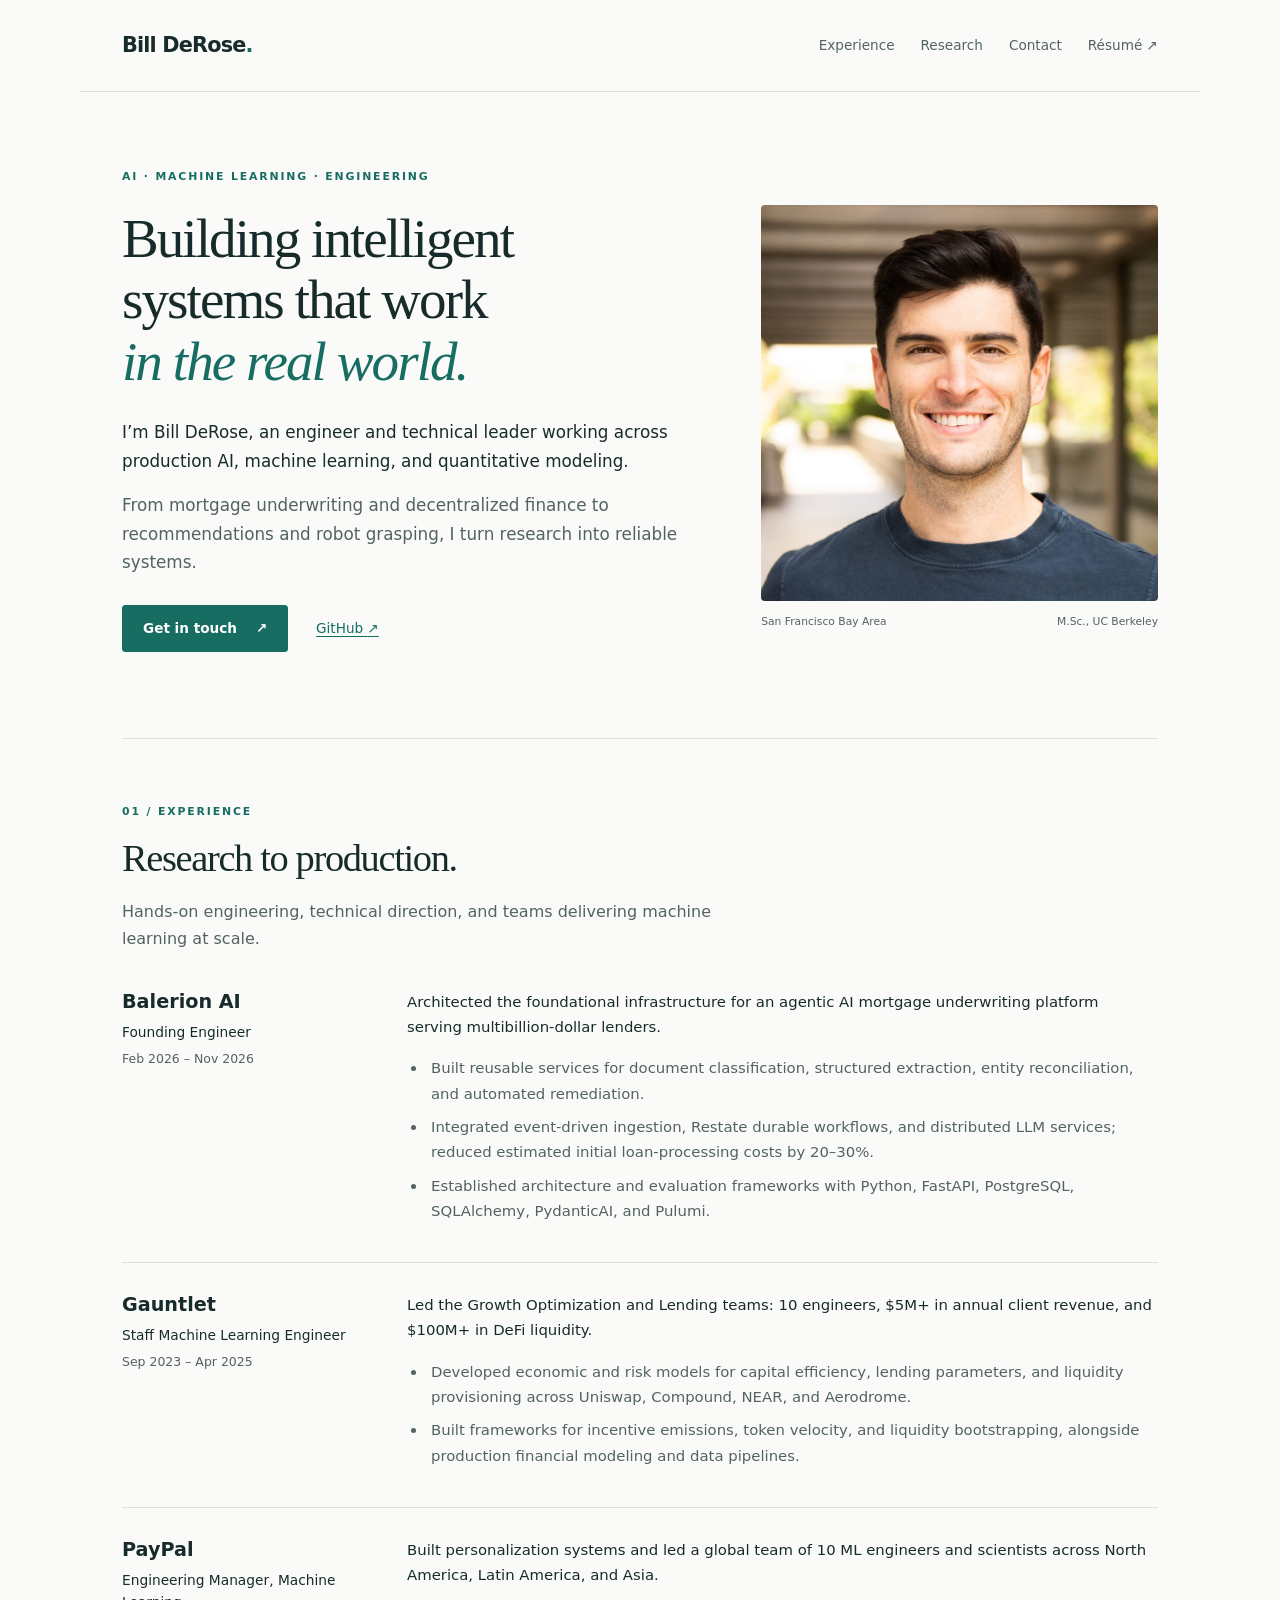
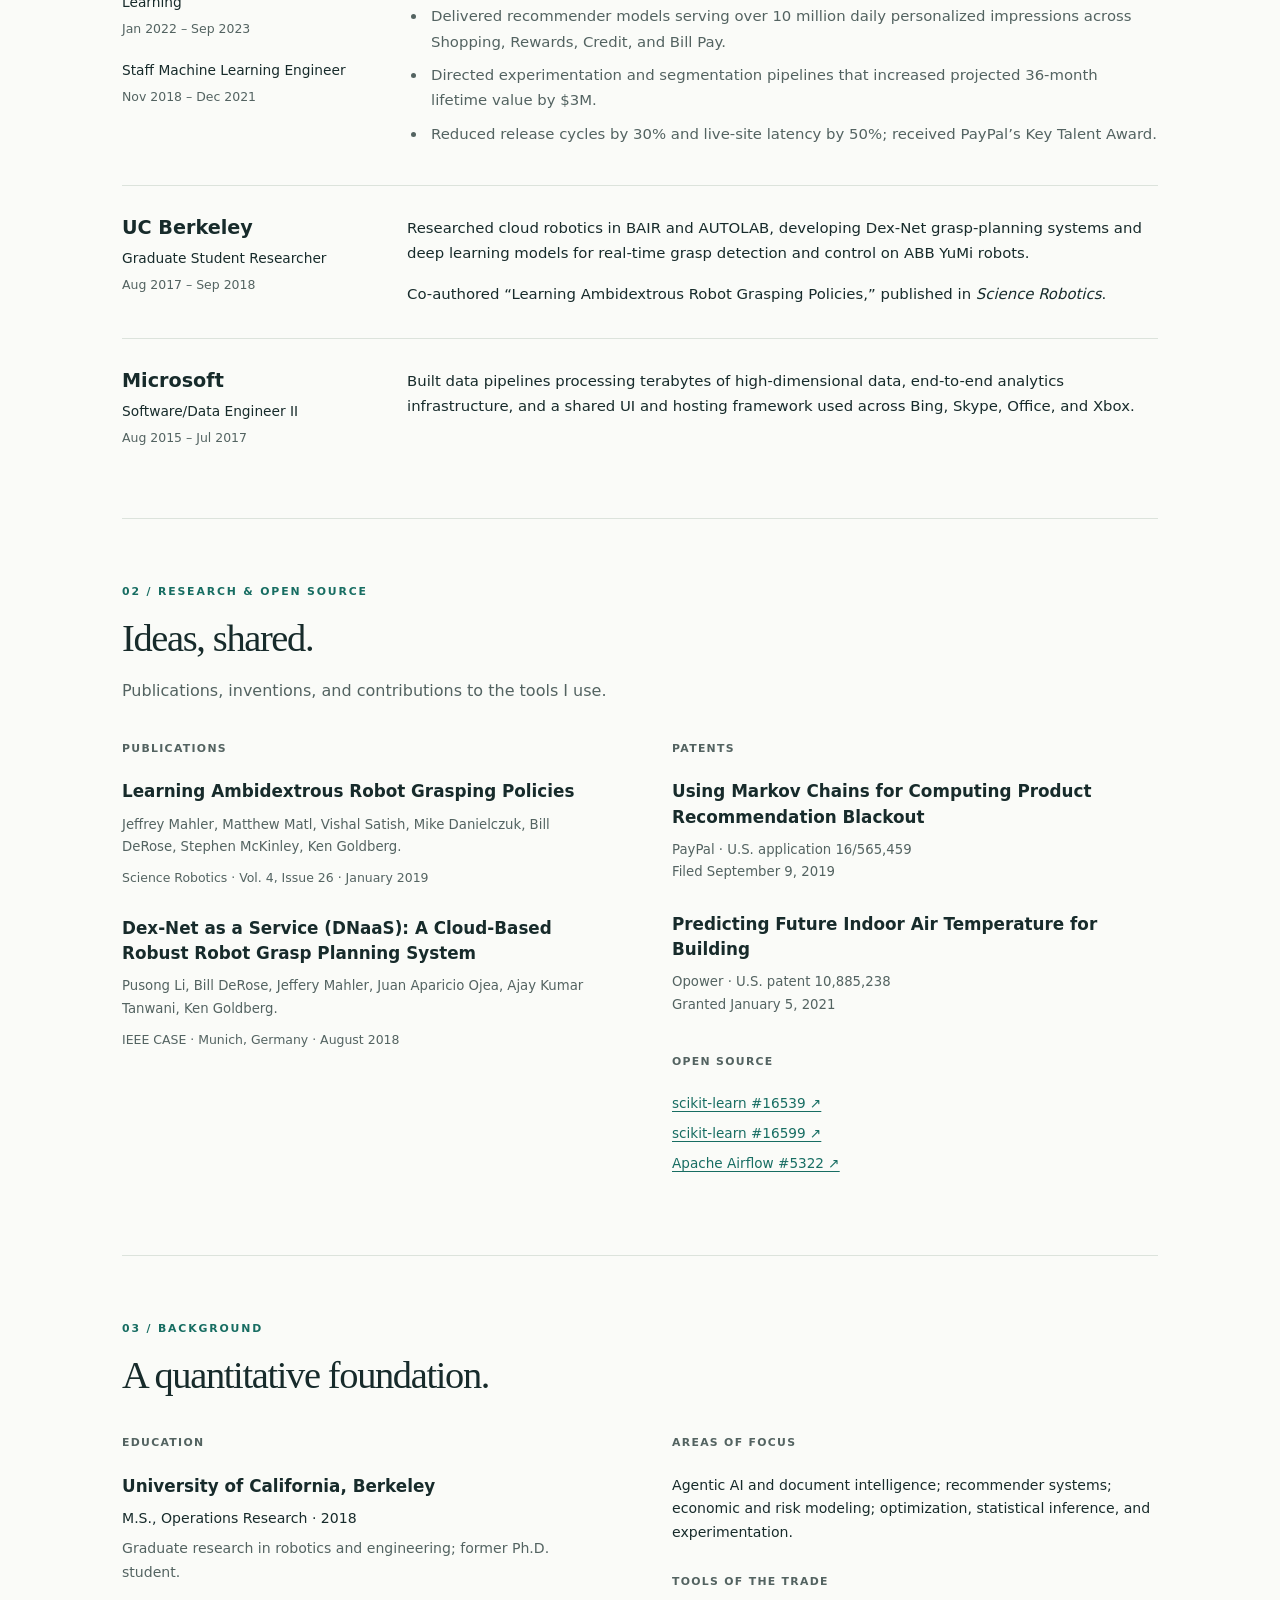
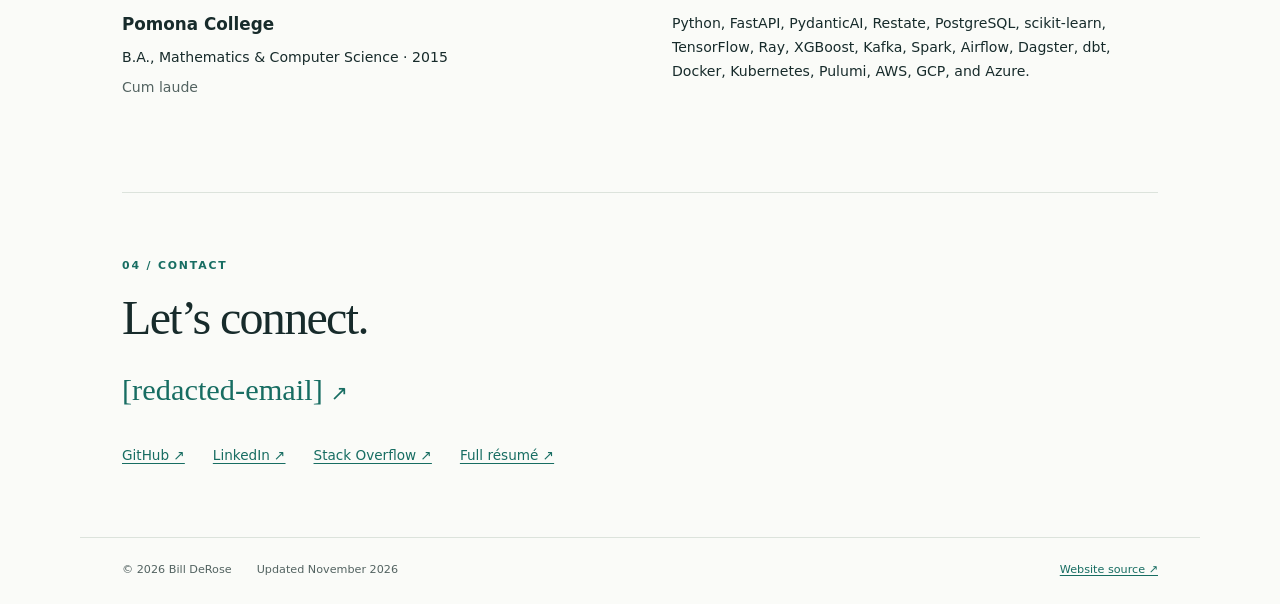
==== index.html @ 4b6db270 "Refresh personal website from November 2026 resume and migrate to wderose" ====
<!doctype html>
<html lang="en">
<head>
  <meta charset="utf-8">
  <meta name="viewport" content="width=device-width, initial-scale=1">
  <title>Bill DeRose | AI &amp; Machine Learning Engineer</title>
  <meta name="description" content="Bill DeRose is an AI and machine learning engineer in the San Francisco Bay Area, building production AI systems, recommendation engines, and quantitative models.">
  <link rel="canonical" href="https://wderose.github.io/">
  <meta property="og:title" content="Bill DeRose | AI &amp; Machine Learning Engineer">
  <meta property="og:description" content="Production AI systems, machine learning, and engineering leadership. Based in the San Francisco Bay Area.">
  <meta property="og:type" content="website">
  <meta property="og:url" content="https://wderose.github.io/">
  <meta property="og:image" content="https://wderose.github.io/assets/bill-derose.jpg">
  <link rel="icon" href="assets/favicon.svg" type="image/svg+xml">
  <link rel="stylesheet" href="styles.css">
</head>
<body>
<a class="skip" href="#main">Skip to content</a>
<header class="site-header"><a class="wordmark" href="./">Bill DeRose<span class="dot">.</span></a><nav aria-label="Main navigation"><a href="#experience">Experience</a><a href="#research">Research</a><a href="#contact">Contact</a><a href="resume.html">Résumé <span aria-hidden="true">↗</span></a></nav></header>
<main id="main">
  <section class="hero" aria-labelledby="intro-title">
    <div class="hero-copy"><p class="eyebrow">AI · MACHINE LEARNING · ENGINEERING</p><h1 id="intro-title">Building intelligent<br>systems that work<br><em>in the real world.</em></h1><p class="intro">I’m Bill DeRose, an engineer and technical leader working across production AI, machine learning, and quantitative modeling.</p><p class="intro secondary">From mortgage underwriting and decentralized finance to recommendations and robot grasping, I turn research into reliable systems.</p><div class="hero-links"><a class="button" href="mailto:[redacted-email]">Get in touch <span aria-hidden="true">↗</span></a><a class="text-link" href="https://github.com/wderose">GitHub <span aria-hidden="true">↗</span></a></div></div>
    <figure class="portrait"><img src="assets/bill-derose.jpg" width="1000" height="1000" alt="Bill DeRose smiling" fetchpriority="high"><figcaption><span>San Francisco Bay Area</span><span>M.Sc., UC Berkeley</span></figcaption></figure>
  </section>
  <section class="section" id="experience" aria-labelledby="experience-title"><div class="section-heading"><p class="eyebrow">01 / EXPERIENCE</p><h2 id="experience-title">Research to production.</h2><p>Hands-on engineering, technical direction, and teams delivering machine learning at scale.</p></div><div class="timeline">
    <article class="role"><div class="role-meta"><h3>Balerion AI</h3><p>Founding Engineer</p><p class="date">Feb 2026 – Nov 2026</p></div><div class="role-body"><p>Architected the foundational infrastructure for an agentic AI mortgage underwriting platform serving multibillion-dollar lenders.</p><ul><li>Built reusable services for document classification, structured extraction, entity reconciliation, and automated remediation.</li><li>Integrated event-driven ingestion, Restate durable workflows, and distributed LLM services; reduced estimated initial loan-processing costs by 20–30%.</li><li>Established architecture and evaluation frameworks with Python, FastAPI, PostgreSQL, SQLAlchemy, PydanticAI, and Pulumi.</li></ul></div></article>
    <article class="role"><div class="role-meta"><h3>Gauntlet</h3><p>Staff Machine Learning Engineer</p><p class="date">Sep 2023 – Apr 2025</p></div><div class="role-body"><p>Led the Growth Optimization and Lending teams: 10 engineers, $5M+ in annual client revenue, and $100M+ in DeFi liquidity.</p><ul><li>Developed economic and risk models for capital efficiency, lending parameters, and liquidity provisioning across Uniswap, Compound, NEAR, and Aerodrome.</li><li>Built frameworks for incentive emissions, token velocity, and liquidity bootstrapping, alongside production financial modeling and data pipelines.</li></ul></div></article>
    <article class="role"><div class="role-meta"><h3>PayPal</h3><p>Engineering Manager, Machine Learning</p><p class="date">Jan 2022 – Sep 2023</p><p class="earlier">Staff Machine Learning Engineer</p><p class="date">Nov 2018 – Dec 2021</p></div><div class="role-body"><p>Built personalization systems and led a global team of 10 ML engineers and scientists across North America, Latin America, and Asia.</p><ul><li>Delivered recommender models serving over 10 million daily personalized impressions across Shopping, Rewards, Credit, and Bill Pay.</li><li>Directed experimentation and segmentation pipelines that increased projected 36-month lifetime value by $3M.</li><li>Reduced release cycles by 30% and live-site latency by 50%; received PayPal’s Key Talent Award.</li></ul></div></article>
    <article class="role"><div class="role-meta"><h3>UC Berkeley</h3><p>Graduate Student Researcher</p><p class="date">Aug 2017 – Sep 2018</p></div><div class="role-body"><p>Researched cloud robotics in BAIR and AUTOLAB, developing Dex-Net grasp-planning systems and deep learning models for real-time grasp detection and control on ABB YuMi robots.</p><p>Co-authored “Learning Ambidextrous Robot Grasping Policies,” published in <i>Science Robotics</i>.</p></div></article>
    <article class="role"><div class="role-meta"><h3>Microsoft</h3><p>Software/Data Engineer II</p><p class="date">Aug 2015 – Jul 2017</p></div><div class="role-body"><p>Built data pipelines processing terabytes of high-dimensional data, end-to-end analytics infrastructure, and a shared UI and hosting framework used across Bing, Skype, Office, and Xbox.</p></div></article>
  </div></section>
  <section class="section" id="research" aria-labelledby="research-title"><div class="section-heading"><p class="eyebrow">02 / RESEARCH &amp; OPEN SOURCE</p><h2 id="research-title">Ideas, shared.</h2><p>Publications, inventions, and contributions to the tools I use.</p></div><div class="research-grid"><div><h3 class="small-heading">Publications</h3><article class="publication"><h4>Learning Ambidextrous Robot Grasping Policies</h4><p>Jeffrey Mahler, Matthew Matl, Vishal Satish, Mike Danielczuk, Bill DeRose, Stephen McKinley, Ken Goldberg.</p><p class="date">Science Robotics · Vol. 4, Issue 26 · January 2019</p></article><article class="publication"><h4>Dex-Net as a Service (DNaaS): A Cloud-Based Robust Robot Grasp Planning System</h4><p>Pusong Li, Bill DeRose, Jeffery Mahler, Juan Aparicio Ojea, Ajay Kumar Tanwani, Ken Goldberg.</p><p class="date">IEEE CASE · Munich, Germany · August 2018</p></article></div><div><h3 class="small-heading">Patents</h3><article class="publication"><h4>Using Markov Chains for Computing Product Recommendation Blackout</h4><p>PayPal · U.S. application 16/565,459<br>Filed September 9, 2019</p></article><article class="publication"><h4>Predicting Future Indoor Air Temperature for Building</h4><p>Opower · U.S. patent 10,885,238<br>Granted January 5, 2021</p></article><h3 class="small-heading open-source-heading">Open source</h3><p class="contributions"><a href="https://github.com/scikit-learn/scikit-learn/pull/16539">scikit-learn #16539 ↗</a><a href="https://github.com/scikit-learn/scikit-learn/pull/16599">scikit-learn #16599 ↗</a><a href="https://github.com/apache/airflow/pull/5322">Apache Airflow #5322 ↗</a></p></div></div></section>
  <section class="section background" aria-labelledby="background-title"><div class="section-heading"><p class="eyebrow">03 / BACKGROUND</p><h2 id="background-title">A quantitative foundation.</h2></div><div class="background-grid"><div><h3 class="small-heading">Education</h3><div class="degree"><h4>University of California, Berkeley</h4><p>M.S., Operations Research · 2018</p><p class="secondary">Graduate research in robotics and engineering; former Ph.D. student.</p></div><div class="degree"><h4>Pomona College</h4><p>B.A., Mathematics &amp; Computer Science · 2015</p><p class="secondary">Cum laude</p></div></div><div><h3 class="small-heading">Areas of focus</h3><p>Agentic AI and document intelligence; recommender systems; economic and risk modeling; optimization, statistical inference, and experimentation.</p><h3 class="small-heading stack-heading">Tools of the trade</h3><p>Python, FastAPI, PydanticAI, Restate, PostgreSQL, scikit-learn, TensorFlow, Ray, XGBoost, Kafka, Spark, Airflow, Dagster, dbt, Docker, Kubernetes, Pulumi, AWS, GCP, and Azure.</p></div></div></section>
  <section class="contact" id="contact" aria-labelledby="contact-title"><p class="eyebrow">04 / CONTACT</p><h2 id="contact-title">Let’s connect.</h2><a class="email" href="mailto:[redacted-email]">[redacted-email] <span aria-hidden="true">↗</span></a><div class="contact-links"><a href="https://github.com/wderose">GitHub ↗</a><a href="https://www.linkedin.com/in/billderose/">LinkedIn ↗</a><a href="https://stackoverflow.com/users/1374086/bill-derose">Stack Overflow ↗</a><a href="resume.html">Full résumé ↗</a></div></section>
</main><footer><span>© 2026 Bill DeRose</span><span>Updated November 2026</span><a href="https://github.com/wderose/wderose.github.io">Website source ↗</a></footer>
</body></html>
---- styles.css ----
:root{--ink:#172b2b;--muted:#536361;--accent:#176d62;--paper:#fafbf8;--line:#dce3dc;--serif:Georgia,'Times New Roman',serif;--sans:system-ui,-apple-system,BlinkMacSystemFont,'Segoe UI',sans-serif}*{box-sizing:border-box}html{scroll-behavior:smooth;scroll-padding-top:2rem}body{margin:0;background:var(--paper);color:var(--ink);font-family:var(--sans);font-size:16px;line-height:1.7}a{color:var(--accent);text-underline-offset:.2em}a:hover{text-decoration-thickness:2px}a:focus-visible{outline:3px solid var(--accent);outline-offset:5px}p{margin:0 0 1rem}h1,h2,h3,h4{line-height:1.2;margin:0}h1,h2{font-family:var(--serif);font-weight:400;letter-spacing:-.035em}h1{font-size:clamp(2.7rem,4.3vw,4rem);line-height:1.12;margin:1.3rem 0 1.6rem}h1 em{color:var(--accent);font-weight:400}h2{font-size:clamp(2rem,3vw,2.7rem)}h3{font-size:1.2rem}h4{font-size:1.05rem;line-height:1.5;font-weight:600}img{display:block;max-width:100%;height:auto}.site-header,main,footer{max-width:1120px;margin:auto;padding-left:42px;padding-right:42px}.site-header{display:flex;align-items:center;justify-content:space-between;padding-top:28px;padding-bottom:28px;border-bottom:1px solid var(--line)}.wordmark{font-size:1.3rem;font-weight:650;color:var(--ink);letter-spacing:-.04em;text-decoration:none}.dot{color:var(--accent)}nav{display:flex;gap:26px;font-size:.85rem}nav a{color:var(--muted);text-decoration:none}nav a:hover{color:var(--accent);text-decoration:underline}.hero{display:grid;grid-template-columns:1.45fr 1fr;align-items:center;gap:64px;padding:76px 0 86px}.eyebrow{font-size:.68rem;letter-spacing:.17em;font-weight:650;color:var(--accent);margin-bottom:14px}.intro{font-size:1.05rem;max-width:37rem;line-height:1.7}.secondary{color:var(--muted)}.hero-links{display:flex;align-items:center;gap:28px;margin-top:28px}.button{background:var(--accent);border:1px solid var(--accent);color:white;padding:11px 20px;border-radius:3px;font-size:.85rem;font-weight:550;text-decoration:none}.button:hover{background:var(--ink);text-decoration:none}.button span{margin-left:14px}.text-link{font-size:.85rem}.portrait{margin:16px 0 0}.portrait img{aspect-ratio:1;object-fit:cover;border-radius:4px}.portrait figcaption{font-size:.67rem;color:var(--muted);display:flex;justify-content:space-between;gap:12px;margin-top:12px}.section{padding:64px 0;border-top:1px solid var(--line)}.section-heading{margin-bottom:38px}.section-heading>p:last-child:not(.eyebrow){color:var(--muted);margin:16px 0 0;max-width:38rem}.role{display:grid;grid-template-columns:245px 1fr;gap:40px;padding:30px 0;border-top:1px solid var(--line)}.role:first-child{padding-top:0;border-top:0}.role:last-child{padding-bottom:0}.role-meta h3{margin-bottom:8px}.role-meta p{font-size:.86rem;line-height:1.6;margin-bottom:6px}.date{color:var(--muted);font-size:.78rem!important}.role-meta .earlier{margin-top:20px}.role-body{font-size:.93rem}.role-body p:last-child{margin-bottom:0}ul{padding-left:20px;margin:12px 0 0}li{padding-left:4px;margin:8px 0;color:var(--muted)}.research-grid,.background-grid{display:grid;grid-template-columns:1fr 1fr;gap:64px}.small-heading{font-family:var(--sans);font-size:.68rem;letter-spacing:.12em;text-transform:uppercase;margin-bottom:24px;color:var(--muted)}.publication{margin:0 0 28px}.publication h4{margin-bottom:9px}.publication p{font-size:.83rem;color:var(--muted);margin-bottom:8px}.open-source-heading{margin-top:38px}.contributions{display:flex;flex-direction:column;align-items:flex-start;font-size:.85rem;gap:7px}.degree{margin-bottom:28px}.degree h4{margin-bottom:8px}.degree p,.background-grid>div>p{font-size:.88rem;margin-bottom:6px}.stack-heading{margin-top:30px}.contact{border-top:1px solid var(--line);padding:64px 0 70px}.contact h2{margin-bottom:18px;font-size:3rem}.email{font-family:var(--serif);font-size:clamp(1.15rem,3vw,1.9rem);text-decoration:none;overflow-wrap:anywhere}.email span{font-family:var(--sans);font-size:1.3rem}.contact-links{display:flex;flex-wrap:wrap;gap:28px;margin-top:28px;font-size:.85rem}footer{border-top:1px solid var(--line);padding-top:22px;padding-bottom:25px;display:flex;flex-wrap:wrap;gap:25px;font-size:.7rem;color:var(--muted)}footer a{margin-left:auto}.skip{position:absolute;top:-100px;left:10px;background:white;padding:10px;z-index:5}.skip:focus{top:10px}.resume-header{padding:48px 0 26px;border-bottom:1px solid var(--line)}.resume-header h1{margin:0 0 12px}.resume-header .intro{max-width:none}.resume-body{max-width:850px}.resume-body h2{font-family:var(--sans);font-size:.9rem;letter-spacing:.12em;margin:38px 0 20px;text-transform:uppercase;color:var(--accent)}.resume-body h3{font-size:1.1rem;line-height:1.5;margin-top:28px}.resume-body li{font-size:.9rem;color:var(--ink)}.resume-body p{font-size:.9rem}.resume-body .resume-role{font-weight:600;margin:7px 0 10px}.resume-actions{display:flex;gap:24px;margin:26px 0 45px;font-size:.85rem}@media(max-width:800px){.hero{gap:32px;padding:55px 0 60px;grid-template-columns:1.3fr 1fr}h1{font-size:2.6rem}.role{grid-template-columns:200px 1fr;gap:24px}.research-grid,.background-grid{gap:32px}.portrait figcaption{flex-direction:column;gap:0}}@media(max-width:600px){.site-header,main,footer{padding-left:24px;padding-right:24px}.site-header{align-items:flex-start;gap:18px;flex-direction:column;padding-top:20px;padding-bottom:20px}nav{gap:21px;font-size:.78rem}.hero{display:flex;flex-direction:column;align-items:stretch;gap:32px;padding:40px 0 45px}h1{font-size:clamp(2.3rem,9vw,3rem)}.portrait{width:75%;max-width:280px;margin:0}.portrait figcaption{flex-direction:row;font-size:.6rem}.intro{font-size:1rem}.section,.contact{padding:44px 0}.section-heading{margin-bottom:30px}.role{display:block;padding:26px 0}.role-meta{margin-bottom:18px}.role-meta .earlier{margin-top:12px}.research-grid,.background-grid{grid-template-columns:1fr;gap:20px}.contact-links{gap:18px}.contact h2{font-size:2.5rem}footer{gap:10px 20px}footer a{margin-left:0;width:100%}}@media(prefers-reduced-motion:reduce){html{scroll-behavior:auto}}@media print{body{background:white;color:black;font-size:10pt}.site-header,.resume-actions,footer,.skip{display:none}main{max-width:none;padding:0}.resume-header{padding-top:0}.resume-header h1{font-size:26pt}.resume-body{max-width:none}.resume-body h2{break-after:avoid;margin-top:22px}.resume-body h3{break-after:avoid;margin-top:16px}.resume-body li{font-size:9pt;line-height:1.4;margin:4px 0}.resume-body p{font-size:9pt}a{color:inherit;text-decoration:none}@page{margin:16mm}}
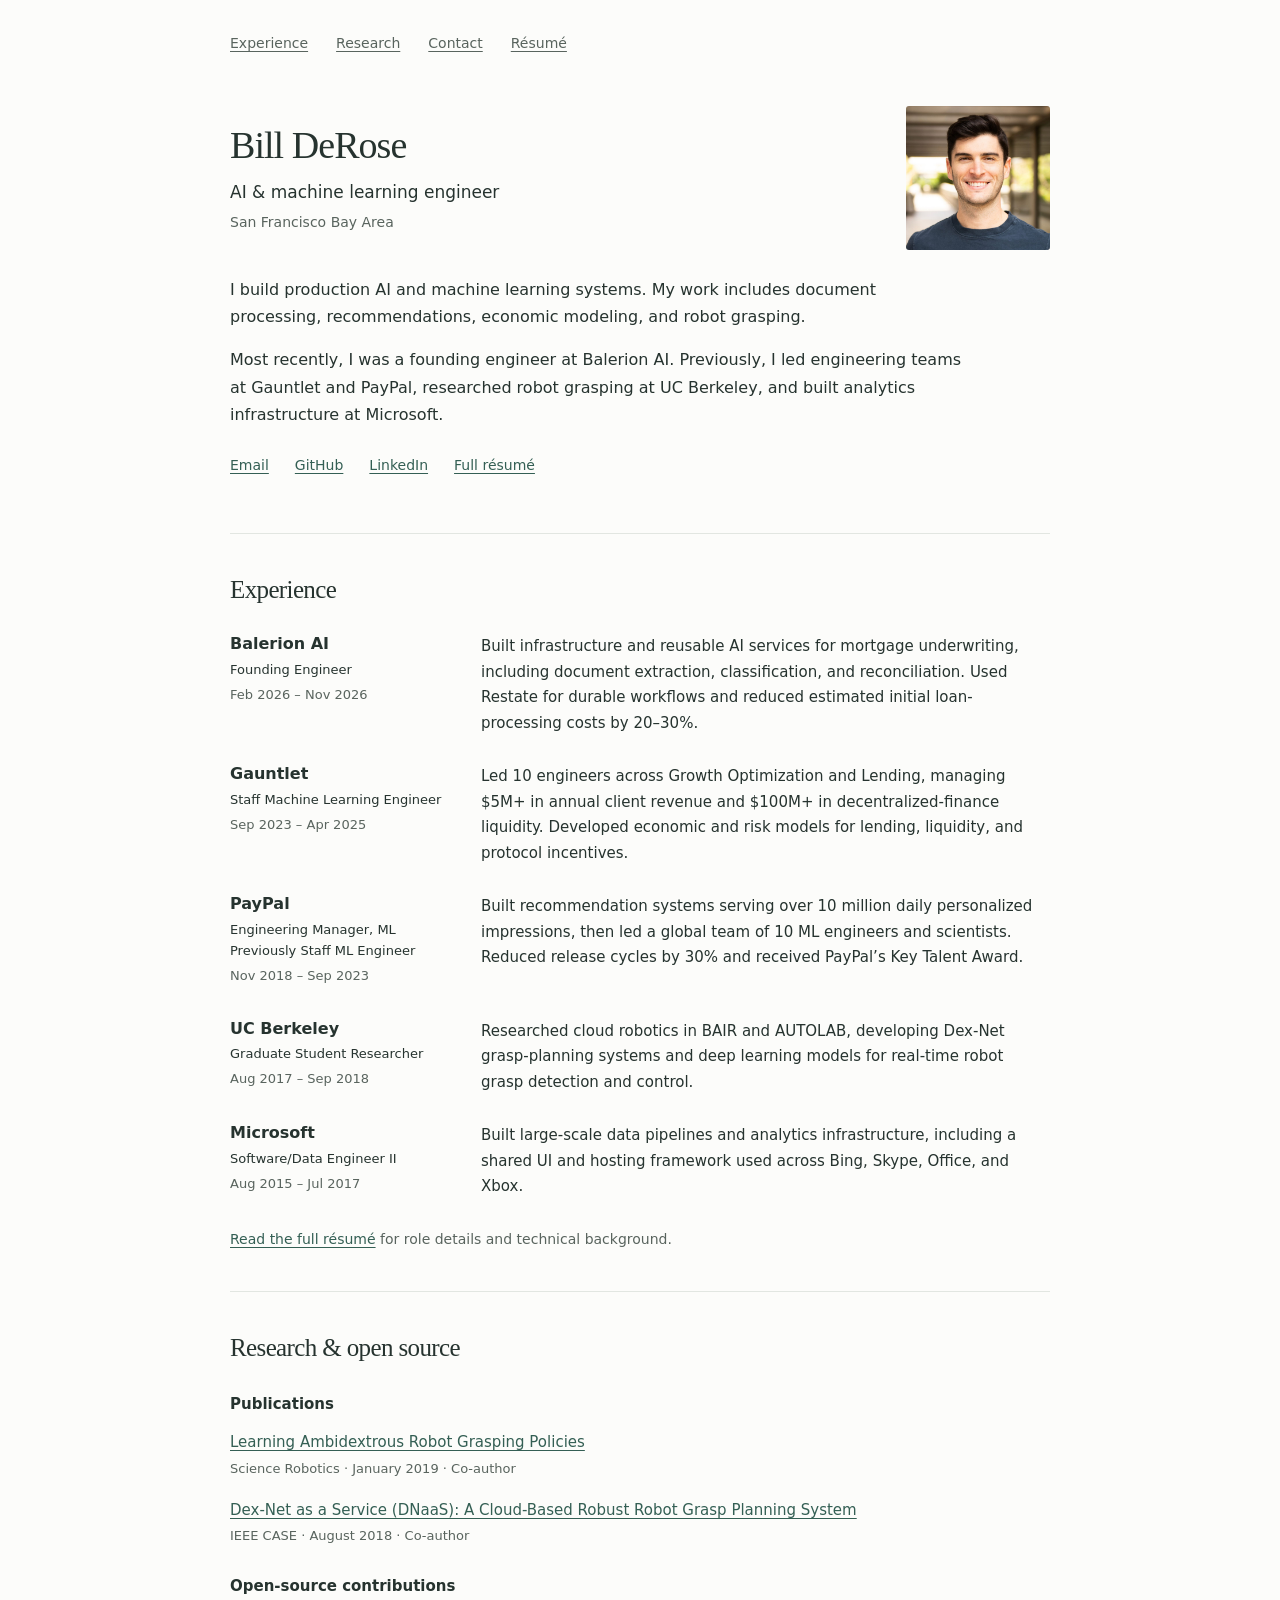
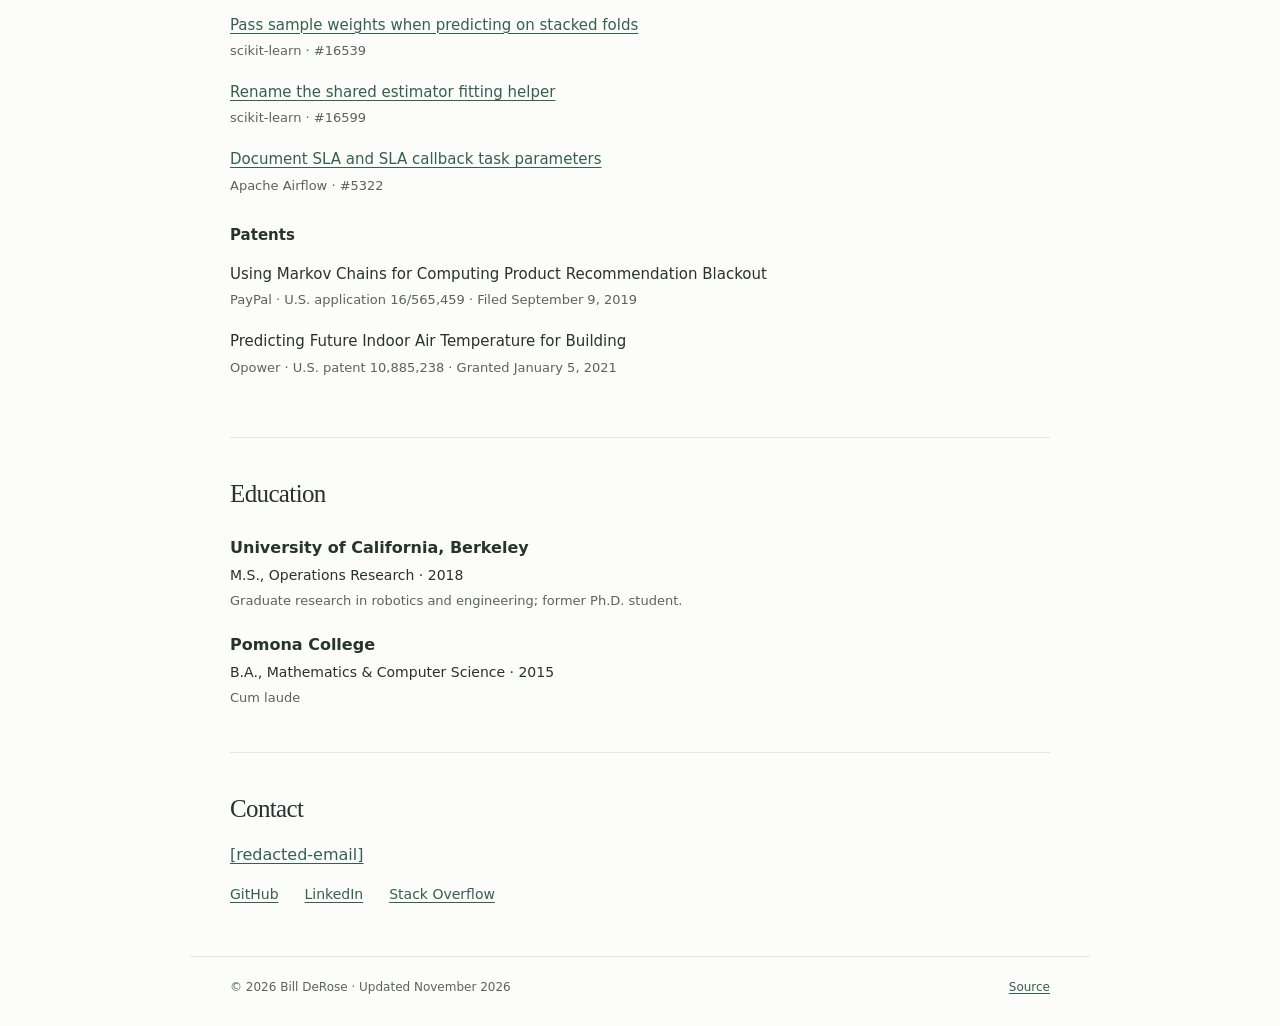
==== commit 826a2987: "Simplify website copy and reduce visual emphasis" ====
--- a/index.html
+++ b/index.html
@@ -16,21 +16,64 @@
 </head>
 <body>
 <a class="skip" href="#main">Skip to content</a>
-<header class="site-header"><a class="wordmark" href="./">Bill DeRose<span class="dot">.</span></a><nav aria-label="Main navigation"><a href="#experience">Experience</a><a href="#research">Research</a><a href="#contact">Contact</a><a href="resume.html">Résumé <span aria-hidden="true">↗</span></a></nav></header>
+<header class="site-header">
+  <nav aria-label="Main navigation">
+    <a href="#experience">Experience</a><a href="#research">Research</a><a href="#contact">Contact</a><a href="resume.html">Résumé</a>
+  </nav>
+</header>
 <main id="main">
-  <section class="hero" aria-labelledby="intro-title">
-    <div class="hero-copy"><p class="eyebrow">AI · MACHINE LEARNING · ENGINEERING</p><h1 id="intro-title">Building intelligent<br>systems that work<br><em>in the real world.</em></h1><p class="intro">I’m Bill DeRose, an engineer and technical leader working across production AI, machine learning, and quantitative modeling.</p><p class="intro secondary">From mortgage underwriting and decentralized finance to recommendations and robot grasping, I turn research into reliable systems.</p><div class="hero-links"><a class="button" href="mailto:[redacted-email]">Get in touch <span aria-hidden="true">↗</span></a><a class="text-link" href="https://github.com/wderose">GitHub <span aria-hidden="true">↗</span></a></div></div>
-    <figure class="portrait"><img src="assets/bill-derose.jpg" width="1000" height="1000" alt="Bill DeRose smiling" fetchpriority="high"><figcaption><span>San Francisco Bay Area</span><span>M.Sc., UC Berkeley</span></figcaption></figure>
+  <section class="intro-section" aria-labelledby="intro-title">
+    <div class="identity">
+      <div><h1 id="intro-title">Bill DeRose</h1><p class="role-line">AI &amp; machine learning engineer</p><p class="location">San Francisco Bay Area</p></div>
+      <img class="portrait" src="assets/bill-derose.jpg" width="144" height="144" alt="Bill DeRose" fetchpriority="high">
+    </div>
+    <div class="bio">
+      <p>I build production AI and machine learning systems. My work includes document processing, recommendations, economic modeling, and robot grasping.</p>
+      <p>Most recently, I was a founding engineer at Balerion AI. Previously, I led engineering teams at Gauntlet and PayPal, researched robot grasping at UC Berkeley, and built analytics infrastructure at Microsoft.</p>
+    </div>
+    <div class="profile-links"><a href="mailto:[redacted-email]">Email</a><a href="https://github.com/wderose">GitHub</a><a href="https://www.linkedin.com/in/billderose/">LinkedIn</a><a href="resume.html">Full résumé</a></div>
   </section>
-  <section class="section" id="experience" aria-labelledby="experience-title"><div class="section-heading"><p class="eyebrow">01 / EXPERIENCE</p><h2 id="experience-title">Research to production.</h2><p>Hands-on engineering, technical direction, and teams delivering machine learning at scale.</p></div><div class="timeline">
-    <article class="role"><div class="role-meta"><h3>Balerion AI</h3><p>Founding Engineer</p><p class="date">Feb 2026 – Nov 2026</p></div><div class="role-body"><p>Architected the foundational infrastructure for an agentic AI mortgage underwriting platform serving multibillion-dollar lenders.</p><ul><li>Built reusable services for document classification, structured extraction, entity reconciliation, and automated remediation.</li><li>Integrated event-driven ingestion, Restate durable workflows, and distributed LLM services; reduced estimated initial loan-processing costs by 20–30%.</li><li>Established architecture and evaluation frameworks with Python, FastAPI, PostgreSQL, SQLAlchemy, PydanticAI, and Pulumi.</li></ul></div></article>
-    <article class="role"><div class="role-meta"><h3>Gauntlet</h3><p>Staff Machine Learning Engineer</p><p class="date">Sep 2023 – Apr 2025</p></div><div class="role-body"><p>Led the Growth Optimization and Lending teams: 10 engineers, $5M+ in annual client revenue, and $100M+ in DeFi liquidity.</p><ul><li>Developed economic and risk models for capital efficiency, lending parameters, and liquidity provisioning across Uniswap, Compound, NEAR, and Aerodrome.</li><li>Built frameworks for incentive emissions, token velocity, and liquidity bootstrapping, alongside production financial modeling and data pipelines.</li></ul></div></article>
-    <article class="role"><div class="role-meta"><h3>PayPal</h3><p>Engineering Manager, Machine Learning</p><p class="date">Jan 2022 – Sep 2023</p><p class="earlier">Staff Machine Learning Engineer</p><p class="date">Nov 2018 – Dec 2021</p></div><div class="role-body"><p>Built personalization systems and led a global team of 10 ML engineers and scientists across North America, Latin America, and Asia.</p><ul><li>Delivered recommender models serving over 10 million daily personalized impressions across Shopping, Rewards, Credit, and Bill Pay.</li><li>Directed experimentation and segmentation pipelines that increased projected 36-month lifetime value by $3M.</li><li>Reduced release cycles by 30% and live-site latency by 50%; received PayPal’s Key Talent Award.</li></ul></div></article>
-    <article class="role"><div class="role-meta"><h3>UC Berkeley</h3><p>Graduate Student Researcher</p><p class="date">Aug 2017 – Sep 2018</p></div><div class="role-body"><p>Researched cloud robotics in BAIR and AUTOLAB, developing Dex-Net grasp-planning systems and deep learning models for real-time grasp detection and control on ABB YuMi robots.</p><p>Co-authored “Learning Ambidextrous Robot Grasping Policies,” published in <i>Science Robotics</i>.</p></div></article>
-    <article class="role"><div class="role-meta"><h3>Microsoft</h3><p>Software/Data Engineer II</p><p class="date">Aug 2015 – Jul 2017</p></div><div class="role-body"><p>Built data pipelines processing terabytes of high-dimensional data, end-to-end analytics infrastructure, and a shared UI and hosting framework used across Bing, Skype, Office, and Xbox.</p></div></article>
-  </div></section>
-  <section class="section" id="research" aria-labelledby="research-title"><div class="section-heading"><p class="eyebrow">02 / RESEARCH &amp; OPEN SOURCE</p><h2 id="research-title">Ideas, shared.</h2><p>Publications, inventions, and contributions to the tools I use.</p></div><div class="research-grid"><div><h3 class="small-heading">Publications</h3><article class="publication"><h4>Learning Ambidextrous Robot Grasping Policies</h4><p>Jeffrey Mahler, Matthew Matl, Vishal Satish, Mike Danielczuk, Bill DeRose, Stephen McKinley, Ken Goldberg.</p><p class="date">Science Robotics · Vol. 4, Issue 26 · January 2019</p></article><article class="publication"><h4>Dex-Net as a Service (DNaaS): A Cloud-Based Robust Robot Grasp Planning System</h4><p>Pusong Li, Bill DeRose, Jeffery Mahler, Juan Aparicio Ojea, Ajay Kumar Tanwani, Ken Goldberg.</p><p class="date">IEEE CASE · Munich, Germany · August 2018</p></article></div><div><h3 class="small-heading">Patents</h3><article class="publication"><h4>Using Markov Chains for Computing Product Recommendation Blackout</h4><p>PayPal · U.S. application 16/565,459<br>Filed September 9, 2019</p></article><article class="publication"><h4>Predicting Future Indoor Air Temperature for Building</h4><p>Opower · U.S. patent 10,885,238<br>Granted January 5, 2021</p></article><h3 class="small-heading open-source-heading">Open source</h3><p class="contributions"><a href="https://github.com/scikit-learn/scikit-learn/pull/16539">scikit-learn #16539 ↗</a><a href="https://github.com/scikit-learn/scikit-learn/pull/16599">scikit-learn #16599 ↗</a><a href="https://github.com/apache/airflow/pull/5322">Apache Airflow #5322 ↗</a></p></div></div></section>
-  <section class="section background" aria-labelledby="background-title"><div class="section-heading"><p class="eyebrow">03 / BACKGROUND</p><h2 id="background-title">A quantitative foundation.</h2></div><div class="background-grid"><div><h3 class="small-heading">Education</h3><div class="degree"><h4>University of California, Berkeley</h4><p>M.S., Operations Research · 2018</p><p class="secondary">Graduate research in robotics and engineering; former Ph.D. student.</p></div><div class="degree"><h4>Pomona College</h4><p>B.A., Mathematics &amp; Computer Science · 2015</p><p class="secondary">Cum laude</p></div></div><div><h3 class="small-heading">Areas of focus</h3><p>Agentic AI and document intelligence; recommender systems; economic and risk modeling; optimization, statistical inference, and experimentation.</p><h3 class="small-heading stack-heading">Tools of the trade</h3><p>Python, FastAPI, PydanticAI, Restate, PostgreSQL, scikit-learn, TensorFlow, Ray, XGBoost, Kafka, Spark, Airflow, Dagster, dbt, Docker, Kubernetes, Pulumi, AWS, GCP, and Azure.</p></div></div></section>
-  <section class="contact" id="contact" aria-labelledby="contact-title"><p class="eyebrow">04 / CONTACT</p><h2 id="contact-title">Let’s connect.</h2><a class="email" href="mailto:[redacted-email]">[redacted-email] <span aria-hidden="true">↗</span></a><div class="contact-links"><a href="https://github.com/wderose">GitHub ↗</a><a href="https://www.linkedin.com/in/billderose/">LinkedIn ↗</a><a href="https://stackoverflow.com/users/1374086/bill-derose">Stack Overflow ↗</a><a href="resume.html">Full résumé ↗</a></div></section>
-</main><footer><span>© 2026 Bill DeRose</span><span>Updated November 2026</span><a href="https://github.com/wderose/wderose.github.io">Website source ↗</a></footer>
-</body></html>
+  <section class="section" id="experience" aria-labelledby="experience-title">
+    <h2 id="experience-title">Experience</h2>
+    <div class="timeline">
+      <article class="role"><div class="role-meta"><h3>Balerion AI</h3><p>Founding Engineer</p><p class="date">Feb 2026 – Nov 2026</p></div><div class="role-body"><p>Built infrastructure and reusable AI services for mortgage underwriting, including document extraction, classification, and reconciliation. Used Restate for durable workflows and reduced estimated initial loan-processing costs by 20–30%.</p></div></article>
+      <article class="role"><div class="role-meta"><h3>Gauntlet</h3><p>Staff Machine Learning Engineer</p><p class="date">Sep 2023 – Apr 2025</p></div><div class="role-body"><p>Led 10 engineers across Growth Optimization and Lending, managing $5M+ in annual client revenue and $100M+ in decentralized-finance liquidity. Developed economic and risk models for lending, liquidity, and protocol incentives.</p></div></article>
+      <article class="role"><div class="role-meta"><h3>PayPal</h3><p>Engineering Manager, ML<br>Previously Staff ML Engineer</p><p class="date">Nov 2018 – Sep 2023</p></div><div class="role-body"><p>Built recommendation systems serving over 10 million daily personalized impressions, then led a global team of 10 ML engineers and scientists. Reduced release cycles by 30% and received PayPal’s Key Talent Award.</p></div></article>
+      <article class="role"><div class="role-meta"><h3>UC Berkeley</h3><p>Graduate Student Researcher</p><p class="date">Aug 2017 – Sep 2018</p></div><div class="role-body"><p>Researched cloud robotics in BAIR and AUTOLAB, developing Dex-Net grasp-planning systems and deep learning models for real-time robot grasp detection and control.</p></div></article>
+      <article class="role"><div class="role-meta"><h3>Microsoft</h3><p>Software/Data Engineer II</p><p class="date">Aug 2015 – Jul 2017</p></div><div class="role-body"><p>Built large-scale data pipelines and analytics infrastructure, including a shared UI and hosting framework used across Bing, Skype, Office, and Xbox.</p></div></article>
+    </div>
+    <p class="section-note"><a href="resume.html">Read the full résumé</a> for role details and technical background.</p>
+  </section>
+  <section class="section" id="research" aria-labelledby="research-title">
+    <h2 id="research-title">Research &amp; open source</h2>
+    <h3 class="subheading">Publications</h3>
+    <ul class="work-list">
+      <li><a href="https://ieor.berkeley.edu/publication/learning-ambidextrous-robot-grasping-policies/">Learning Ambidextrous Robot Grasping Policies</a><span class="detail">Science Robotics · January 2019 · Co-author</span></li>
+      <li><a href="https://goldberg.berkeley.edu/pubs/CASE2018-pusong-bill-dnaas-final.pdf">Dex-Net as a Service (DNaaS): A Cloud-Based Robust Robot Grasp Planning System</a><span class="detail">IEEE CASE · August 2018 · Co-author</span></li>
+    </ul>
+    <h3 class="subheading">Open-source contributions</h3>
+    <ul class="work-list">
+      <li><a href="https://github.com/scikit-learn/scikit-learn/pull/16539">Pass sample weights when predicting on stacked folds</a><span class="detail">scikit-learn · #16539</span></li>
+      <li><a href="https://github.com/scikit-learn/scikit-learn/pull/16599">Rename the shared estimator fitting helper</a><span class="detail">scikit-learn · #16599</span></li>
+      <li><a href="https://github.com/apache/airflow/pull/5322">Document SLA and SLA callback task parameters</a><span class="detail">Apache Airflow · #5322</span></li>
+    </ul>
+    <h3 class="subheading">Patents</h3>
+    <ul class="work-list">
+      <li>Using Markov Chains for Computing Product Recommendation Blackout<span class="detail">PayPal · U.S. application 16/565,459 · Filed September 9, 2019</span></li>
+      <li>Predicting Future Indoor Air Temperature for Building<span class="detail">Opower · U.S. patent 10,885,238 · Granted January 5, 2021</span></li>
+    </ul>
+  </section>
+  <section class="section" aria-labelledby="education-title">
+    <h2 id="education-title">Education</h2>
+    <div class="degree"><h3>University of California, Berkeley</h3><p>M.S., Operations Research · 2018</p><p class="detail">Graduate research in robotics and engineering; former Ph.D. student.</p></div>
+    <div class="degree"><h3>Pomona College</h3><p>B.A., Mathematics &amp; Computer Science · 2015</p><p class="detail">Cum laude</p></div>
+  </section>
+  <section class="section contact" id="contact" aria-labelledby="contact-title">
+    <h2 id="contact-title">Contact</h2>
+    <p><a href="mailto:[redacted-email]">[redacted-email]</a></p>
+    <div class="contact-links"><a href="https://github.com/wderose">GitHub</a><a href="https://www.linkedin.com/in/billderose/">LinkedIn</a><a href="https://stackoverflow.com/users/1374086/bill-derose">Stack Overflow</a></div>
+  </section>
+</main>
+<footer><span>© 2026 Bill DeRose · Updated November 2026</span><a href="https://github.com/wderose/wderose.github.io">Source</a></footer>
+</body>
+</html>
--- a/styles.css
+++ b/styles.css
@@ -1 +1,111 @@
-:root{--ink:#172b2b;--muted:#536361;--accent:#176d62;--paper:#fafbf8;--line:#dce3dc;--serif:Georgia,'Times New Roman',serif;--sans:system-ui,-apple-system,BlinkMacSystemFont,'Segoe UI',sans-serif}*{box-sizing:border-box}html{scroll-behavior:smooth;scroll-padding-top:2rem}body{margin:0;background:var(--paper);color:var(--ink);font-family:var(--sans);font-size:16px;line-height:1.7}a{color:var(--accent);text-underline-offset:.2em}a:hover{text-decoration-thickness:2px}a:focus-visible{outline:3px solid var(--accent);outline-offset:5px}p{margin:0 0 1rem}h1,h2,h3,h4{line-height:1.2;margin:0}h1,h2{font-family:var(--serif);font-weight:400;letter-spacing:-.035em}h1{font-size:clamp(2.7rem,4.3vw,4rem);line-height:1.12;margin:1.3rem 0 1.6rem}h1 em{color:var(--accent);font-weight:400}h2{font-size:clamp(2rem,3vw,2.7rem)}h3{font-size:1.2rem}h4{font-size:1.05rem;line-height:1.5;font-weight:600}img{display:block;max-width:100%;height:auto}.site-header,main,footer{max-width:1120px;margin:auto;padding-left:42px;padding-right:42px}.site-header{display:flex;align-items:center;justify-content:space-between;padding-top:28px;padding-bottom:28px;border-bottom:1px solid var(--line)}.wordmark{font-size:1.3rem;font-weight:650;color:var(--ink);letter-spacing:-.04em;text-decoration:none}.dot{color:var(--accent)}nav{display:flex;gap:26px;font-size:.85rem}nav a{color:var(--muted);text-decoration:none}nav a:hover{color:var(--accent);text-decoration:underline}.hero{display:grid;grid-template-columns:1.45fr 1fr;align-items:center;gap:64px;padding:76px 0 86px}.eyebrow{font-size:.68rem;letter-spacing:.17em;font-weight:650;color:var(--accent);margin-bottom:14px}.intro{font-size:1.05rem;max-width:37rem;line-height:1.7}.secondary{color:var(--muted)}.hero-links{display:flex;align-items:center;gap:28px;margin-top:28px}.button{background:var(--accent);border:1px solid var(--accent);color:white;padding:11px 20px;border-radius:3px;font-size:.85rem;font-weight:550;text-decoration:none}.button:hover{background:var(--ink);text-decoration:none}.button span{margin-left:14px}.text-link{font-size:.85rem}.portrait{margin:16px 0 0}.portrait img{aspect-ratio:1;object-fit:cover;border-radius:4px}.portrait figcaption{font-size:.67rem;color:var(--muted);display:flex;justify-content:space-between;gap:12px;margin-top:12px}.section{padding:64px 0;border-top:1px solid var(--line)}.section-heading{margin-bottom:38px}.section-heading>p:last-child:not(.eyebrow){color:var(--muted);margin:16px 0 0;max-width:38rem}.role{display:grid;grid-template-columns:245px 1fr;gap:40px;padding:30px 0;border-top:1px solid var(--line)}.role:first-child{padding-top:0;border-top:0}.role:last-child{padding-bottom:0}.role-meta h3{margin-bottom:8px}.role-meta p{font-size:.86rem;line-height:1.6;margin-bottom:6px}.date{color:var(--muted);font-size:.78rem!important}.role-meta .earlier{margin-top:20px}.role-body{font-size:.93rem}.role-body p:last-child{margin-bottom:0}ul{padding-left:20px;margin:12px 0 0}li{padding-left:4px;margin:8px 0;color:var(--muted)}.research-grid,.background-grid{display:grid;grid-template-columns:1fr 1fr;gap:64px}.small-heading{font-family:var(--sans);font-size:.68rem;letter-spacing:.12em;text-transform:uppercase;margin-bottom:24px;color:var(--muted)}.publication{margin:0 0 28px}.publication h4{margin-bottom:9px}.publication p{font-size:.83rem;color:var(--muted);margin-bottom:8px}.open-source-heading{margin-top:38px}.contributions{display:flex;flex-direction:column;align-items:flex-start;font-size:.85rem;gap:7px}.degree{margin-bottom:28px}.degree h4{margin-bottom:8px}.degree p,.background-grid>div>p{font-size:.88rem;margin-bottom:6px}.stack-heading{margin-top:30px}.contact{border-top:1px solid var(--line);padding:64px 0 70px}.contact h2{margin-bottom:18px;font-size:3rem}.email{font-family:var(--serif);font-size:clamp(1.15rem,3vw,1.9rem);text-decoration:none;overflow-wrap:anywhere}.email span{font-family:var(--sans);font-size:1.3rem}.contact-links{display:flex;flex-wrap:wrap;gap:28px;margin-top:28px;font-size:.85rem}footer{border-top:1px solid var(--line);padding-top:22px;padding-bottom:25px;display:flex;flex-wrap:wrap;gap:25px;font-size:.7rem;color:var(--muted)}footer a{margin-left:auto}.skip{position:absolute;top:-100px;left:10px;background:white;padding:10px;z-index:5}.skip:focus{top:10px}.resume-header{padding:48px 0 26px;border-bottom:1px solid var(--line)}.resume-header h1{margin:0 0 12px}.resume-header .intro{max-width:none}.resume-body{max-width:850px}.resume-body h2{font-family:var(--sans);font-size:.9rem;letter-spacing:.12em;margin:38px 0 20px;text-transform:uppercase;color:var(--accent)}.resume-body h3{font-size:1.1rem;line-height:1.5;margin-top:28px}.resume-body li{font-size:.9rem;color:var(--ink)}.resume-body p{font-size:.9rem}.resume-body .resume-role{font-weight:600;margin:7px 0 10px}.resume-actions{display:flex;gap:24px;margin:26px 0 45px;font-size:.85rem}@media(max-width:800px){.hero{gap:32px;padding:55px 0 60px;grid-template-columns:1.3fr 1fr}h1{font-size:2.6rem}.role{grid-template-columns:200px 1fr;gap:24px}.research-grid,.background-grid{gap:32px}.portrait figcaption{flex-direction:column;gap:0}}@media(max-width:600px){.site-header,main,footer{padding-left:24px;padding-right:24px}.site-header{align-items:flex-start;gap:18px;flex-direction:column;padding-top:20px;padding-bottom:20px}nav{gap:21px;font-size:.78rem}.hero{display:flex;flex-direction:column;align-items:stretch;gap:32px;padding:40px 0 45px}h1{font-size:clamp(2.3rem,9vw,3rem)}.portrait{width:75%;max-width:280px;margin:0}.portrait figcaption{flex-direction:row;font-size:.6rem}.intro{font-size:1rem}.section,.contact{padding:44px 0}.section-heading{margin-bottom:30px}.role{display:block;padding:26px 0}.role-meta{margin-bottom:18px}.role-meta .earlier{margin-top:12px}.research-grid,.background-grid{grid-template-columns:1fr;gap:20px}.contact-links{gap:18px}.contact h2{font-size:2.5rem}footer{gap:10px 20px}footer a{margin-left:0;width:100%}}@media(prefers-reduced-motion:reduce){html{scroll-behavior:auto}}@media print{body{background:white;color:black;font-size:10pt}.site-header,.resume-actions,footer,.skip{display:none}main{max-width:none;padding:0}.resume-header{padding-top:0}.resume-header h1{font-size:26pt}.resume-body{max-width:none}.resume-body h2{break-after:avoid;margin-top:22px}.resume-body h3{break-after:avoid;margin-top:16px}.resume-body li{font-size:9pt;line-height:1.4;margin:4px 0}.resume-body p{font-size:9pt}a{color:inherit;text-decoration:none}@page{margin:16mm}}
+:root {
+  --ink: #26332f;
+  --muted: #59645e;
+  --accent: #345f54;
+  --paper: #fcfcfa;
+  --line: #e2e6e1;
+  --serif: Georgia, 'Times New Roman', serif;
+  --sans: system-ui, -apple-system, BlinkMacSystemFont, 'Segoe UI', sans-serif;
+}
+* { box-sizing: border-box; }
+html { scroll-padding-top: 24px; }
+body { margin: 0; background: var(--paper); color: var(--ink); font: 16px/1.7 var(--sans); }
+::selection { background: #dbe8df; color: #1d352b; }
+a { color: var(--accent); text-decoration-thickness: 1px; text-underline-offset: .2em; }
+a:hover { color: #183d31; text-decoration-thickness: 2px; }
+a:focus-visible { outline: 2px solid var(--accent); outline-offset: 5px; border-radius: 1px; }
+p { margin: 0 0 16px; }
+h1, h2, h3 { margin: 0; line-height: 1.3; }
+h1, h2 { font-family: var(--serif); font-weight: 400; letter-spacing: -.025em; }
+h1 { font-size: 38px; }
+h2 { font-size: 25px; margin-bottom: 28px; }
+h3 { font-size: 16px; font-weight: 600; }
+img { display: block; max-width: 100%; height: auto; }
+.site-header, main, footer { max-width: 900px; margin: auto; padding-left: 40px; padding-right: 40px; }
+.site-header { padding-top: 22px; }
+nav { display: flex; gap: 28px; flex-wrap: wrap; }
+nav a { display: inline-flex; align-items: center; min-height: 44px; font-size: 14px; color: var(--muted); }
+.intro-section { padding: 40px 0 45px; }
+.identity { display: flex; justify-content: space-between; align-items: center; gap: 32px; margin-bottom: 26px; }
+.role-line { margin: 8px 0 0; font-size: 17px; }
+.location { color: var(--muted); font-size: 14px; margin: 4px 0 0; }
+.portrait { width: 144px; height: 144px; object-fit: cover; border-radius: 3px; flex-shrink: 0; }
+.bio { max-width: 72ch; }
+.profile-links, .contact-links { display: flex; align-items: center; gap: 26px; flex-wrap: wrap; font-size: 14px; }
+.profile-links a, .contact-links a { display: inline-flex; align-items: center; min-height: 44px; }
+.section { border-top: 1px solid var(--line); padding: 40px 0; }
+.role { display: grid; grid-template-columns: 215px minmax(0, 1fr); gap: 36px; margin: 0 0 28px; }
+.role-meta h3 { margin-bottom: 5px; }
+.role-meta p { font-size: 13px; line-height: 1.6; margin: 0 0 4px; }
+.date { font-size: 13px; color: var(--muted); font-variant-numeric: tabular-nums; }
+.role-body p { font-size: 15px; margin: 0; }
+.section-note { font-size: 14px; color: var(--muted); margin: 2px 0 0; }
+.subheading { margin: 30px 0 16px; font-size: 15px; }
+.work-list { list-style: none; margin: 0; padding: 0; max-width: 72ch; }
+.work-list li { margin-bottom: 18px; font-size: 15px; }
+.detail { display: block; color: var(--muted); font-size: 13px; margin-top: 3px; line-height: 1.6; }
+.degree { margin-bottom: 24px; }
+.degree:last-child { margin-bottom: 0; }
+.degree h3 { margin-bottom: 5px; }
+.degree p { margin: 0 0 3px; font-size: 14px; }
+.degree .detail { font-size: 13px; }
+.contact h2 { margin-bottom: 16px; }
+.contact p { margin-bottom: 4px; }
+footer { display: flex; flex-wrap: wrap; justify-content: space-between; gap: 12px; border-top: 1px solid var(--line); padding-top: 20px; padding-bottom: 28px; font-size: 12px; color: var(--muted); }
+.skip { position: absolute; left: 12px; top: -100px; background: var(--paper); padding: 10px; z-index: 5; }
+.skip:focus { top: 10px; }
+.wordmark { display: inline-flex; align-items: center; min-height: 44px; font-size: 17px; font-weight: 600; text-decoration: none; color: var(--ink); }
+.resume-header { padding: 36px 0 24px; border-bottom: 1px solid var(--line); }
+.resume-header h1 { margin-bottom: 16px; font-size: 34px; }
+.resume-header p { font-size: 14px; overflow-wrap: anywhere; }
+.resume-date { color: var(--muted); font-size: 13px !important; margin-bottom: 12px; }
+.resume-body { max-width: 75ch; }
+.resume-body h2 { font-family: var(--sans); font-size: 18px; font-weight: 600; letter-spacing: 0; margin: 34px 0 20px; }
+.resume-body h3 { line-height: 1.5; margin-top: 26px; }
+.resume-body p, .resume-body li { font-size: 14px; }
+.resume-body ul { padding-left: 20px; margin: 12px 0 20px; }
+.resume-body li { padding-left: 3px; margin-bottom: 8px; }
+.resume-role { font-weight: 600; margin: 7px 0 10px; }
+.resume-actions { display: flex; gap: 16px 24px; flex-wrap: wrap; margin: 28px 0 40px; font-size: 14px; }
+.resume-actions a { min-height: 44px; display: inline-flex; align-items: center; }
+.resume-actions span { width: 100%; color: var(--muted); font-size: 13px; }
+@media (max-width: 600px) {
+  .site-header, main, footer { padding-left: 24px; padding-right: 24px; }
+  .site-header { padding-top: 14px; }
+  nav { gap: 0 24px; }
+  nav a { font-size: 13px; }
+  .intro-section { padding: 28px 0 32px; }
+  .identity { gap: 18px; align-items: flex-start; margin-bottom: 24px; }
+  h1 { font-size: 31px; }
+  h2 { font-size: 23px; margin-bottom: 24px; }
+  .role-line { font-size: 15px; }
+  .location { font-size: 12px; }
+  .portrait { width: 96px; height: 96px; margin-top: 3px; }
+  .profile-links, .contact-links { gap: 0 24px; }
+  .section { padding: 32px 0; }
+  .role { display: block; margin-bottom: 26px; }
+  .role-meta { margin-bottom: 10px; }
+  .role-meta p { font-size: 13px; }
+  .role-body p { font-size: 15px; }
+  .resume-header h1 { font-size: 30px; }
+}
+@media (max-width: 350px) {
+  .site-header, main, footer { padding-left: 18px; padding-right: 18px; }
+  nav { gap: 0 17px; }
+  .portrait { width: 80px; height: 80px; }
+  h1 { font-size: 28px; }
+}
+@media print {
+  body { background: white; color: black; font-size: 10pt; }
+  .site-header, .resume-actions, footer, .skip { display: none; }
+  main { max-width: none; padding: 0; }
+  .resume-header { padding-top: 0; }
+  .resume-header h1 { font-size: 26pt; }
+  .resume-body { max-width: none; }
+  .resume-body h2 { break-after: avoid; margin-top: 22px; }
+  .resume-body h3 { break-after: avoid; margin-top: 16px; }
+  .resume-body li { font-size: 9pt; line-height: 1.4; margin: 4px 0; }
+  .resume-body p { font-size: 9pt; }
+  a { color: inherit; text-decoration: none; }
+  @page { margin: 16mm; }
+}
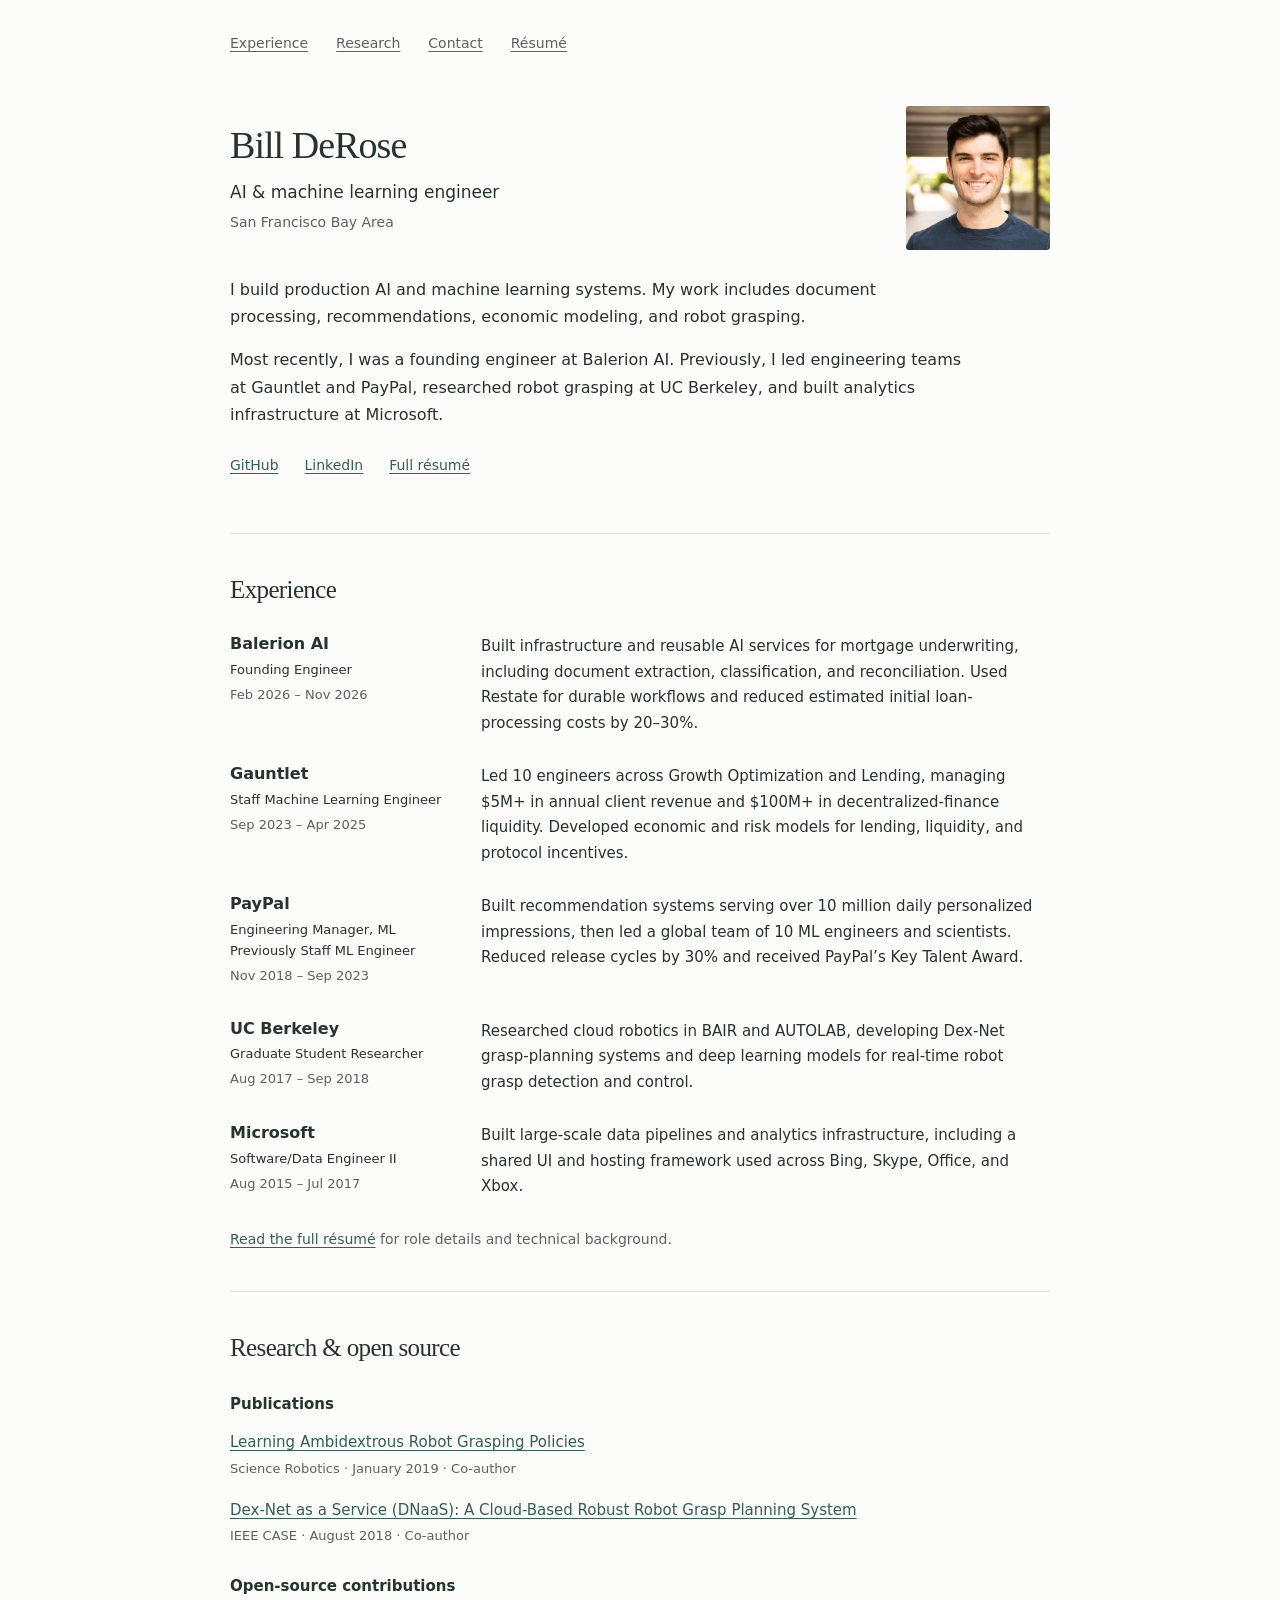
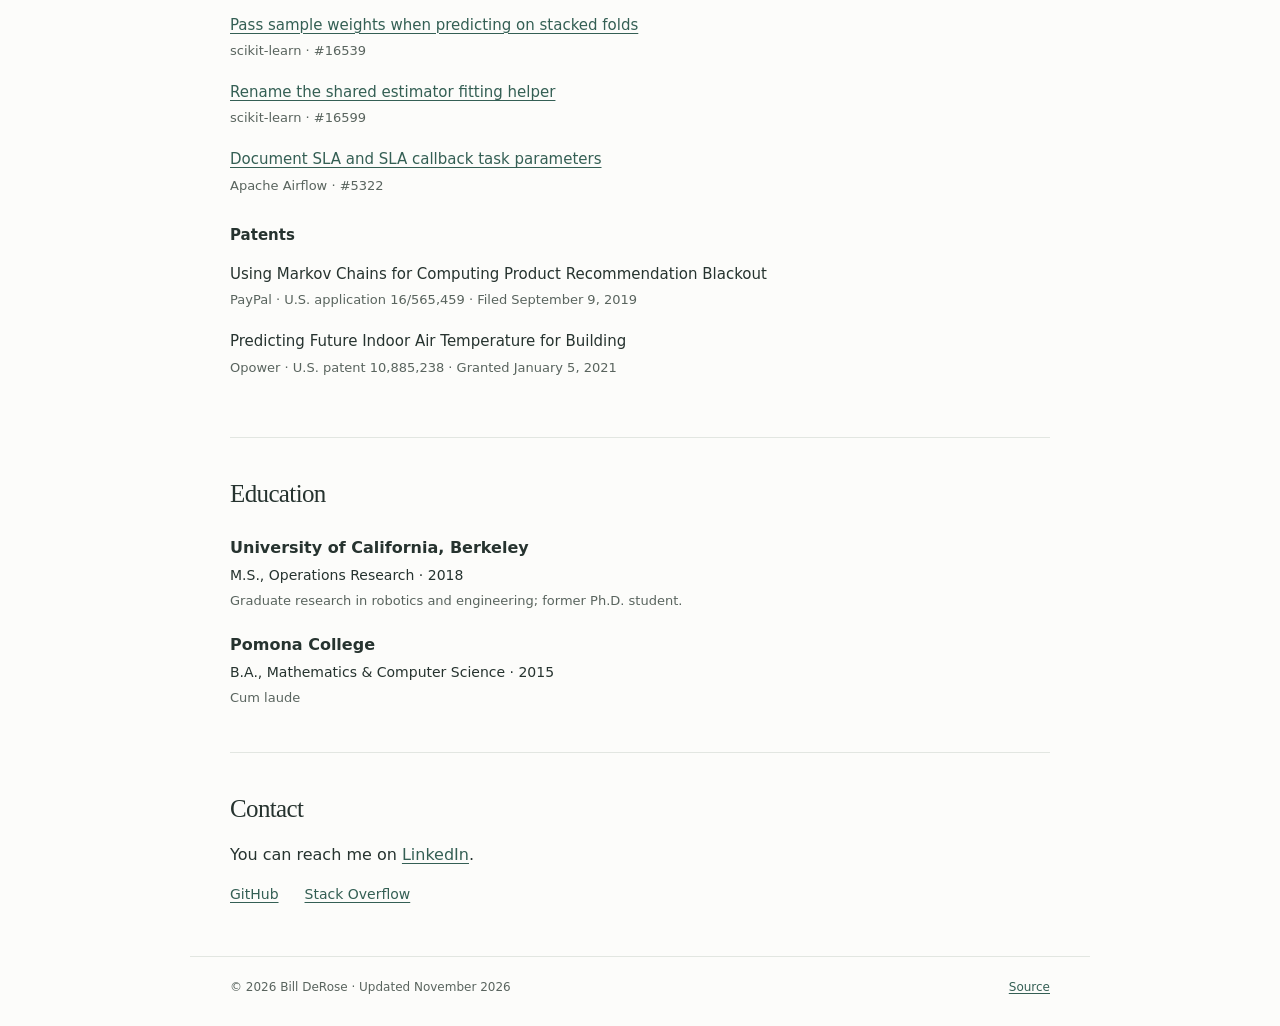
==== commit 76a13d9a: "Remove public email and use LinkedIn for contact" ====
--- a/index.html
+++ b/index.html
@@ -31,7 +31,7 @@
       <p>I build production AI and machine learning systems. My work includes document processing, recommendations, economic modeling, and robot grasping.</p>
       <p>Most recently, I was a founding engineer at Balerion AI. Previously, I led engineering teams at Gauntlet and PayPal, researched robot grasping at UC Berkeley, and built analytics infrastructure at Microsoft.</p>
     </div>
-    <div class="profile-links"><a href="mailto:[redacted-email]">Email</a><a href="https://github.com/wderose">GitHub</a><a href="https://www.linkedin.com/in/billderose/">LinkedIn</a><a href="resume.html">Full résumé</a></div>
+    <div class="profile-links"><a href="https://github.com/wderose">GitHub</a><a href="https://www.linkedin.com/in/billderose/">LinkedIn</a><a href="resume.html">Full résumé</a></div>
   </section>
   <section class="section" id="experience" aria-labelledby="experience-title">
     <h2 id="experience-title">Experience</h2>
@@ -70,8 +70,8 @@
   </section>
   <section class="section contact" id="contact" aria-labelledby="contact-title">
     <h2 id="contact-title">Contact</h2>
-    <p><a href="mailto:[redacted-email]">[redacted-email]</a></p>
-    <div class="contact-links"><a href="https://github.com/wderose">GitHub</a><a href="https://www.linkedin.com/in/billderose/">LinkedIn</a><a href="https://stackoverflow.com/users/1374086/bill-derose">Stack Overflow</a></div>
+    <p>You can reach me on <a href="https://www.linkedin.com/in/billderose/">LinkedIn</a>.</p>
+    <div class="contact-links"><a href="https://github.com/wderose">GitHub</a><a href="https://stackoverflow.com/users/1374086/bill-derose">Stack Overflow</a></div>
   </section>
 </main>
 <footer><span>© 2026 Bill DeRose · Updated November 2026</span><a href="https://github.com/wderose/wderose.github.io">Source</a></footer>
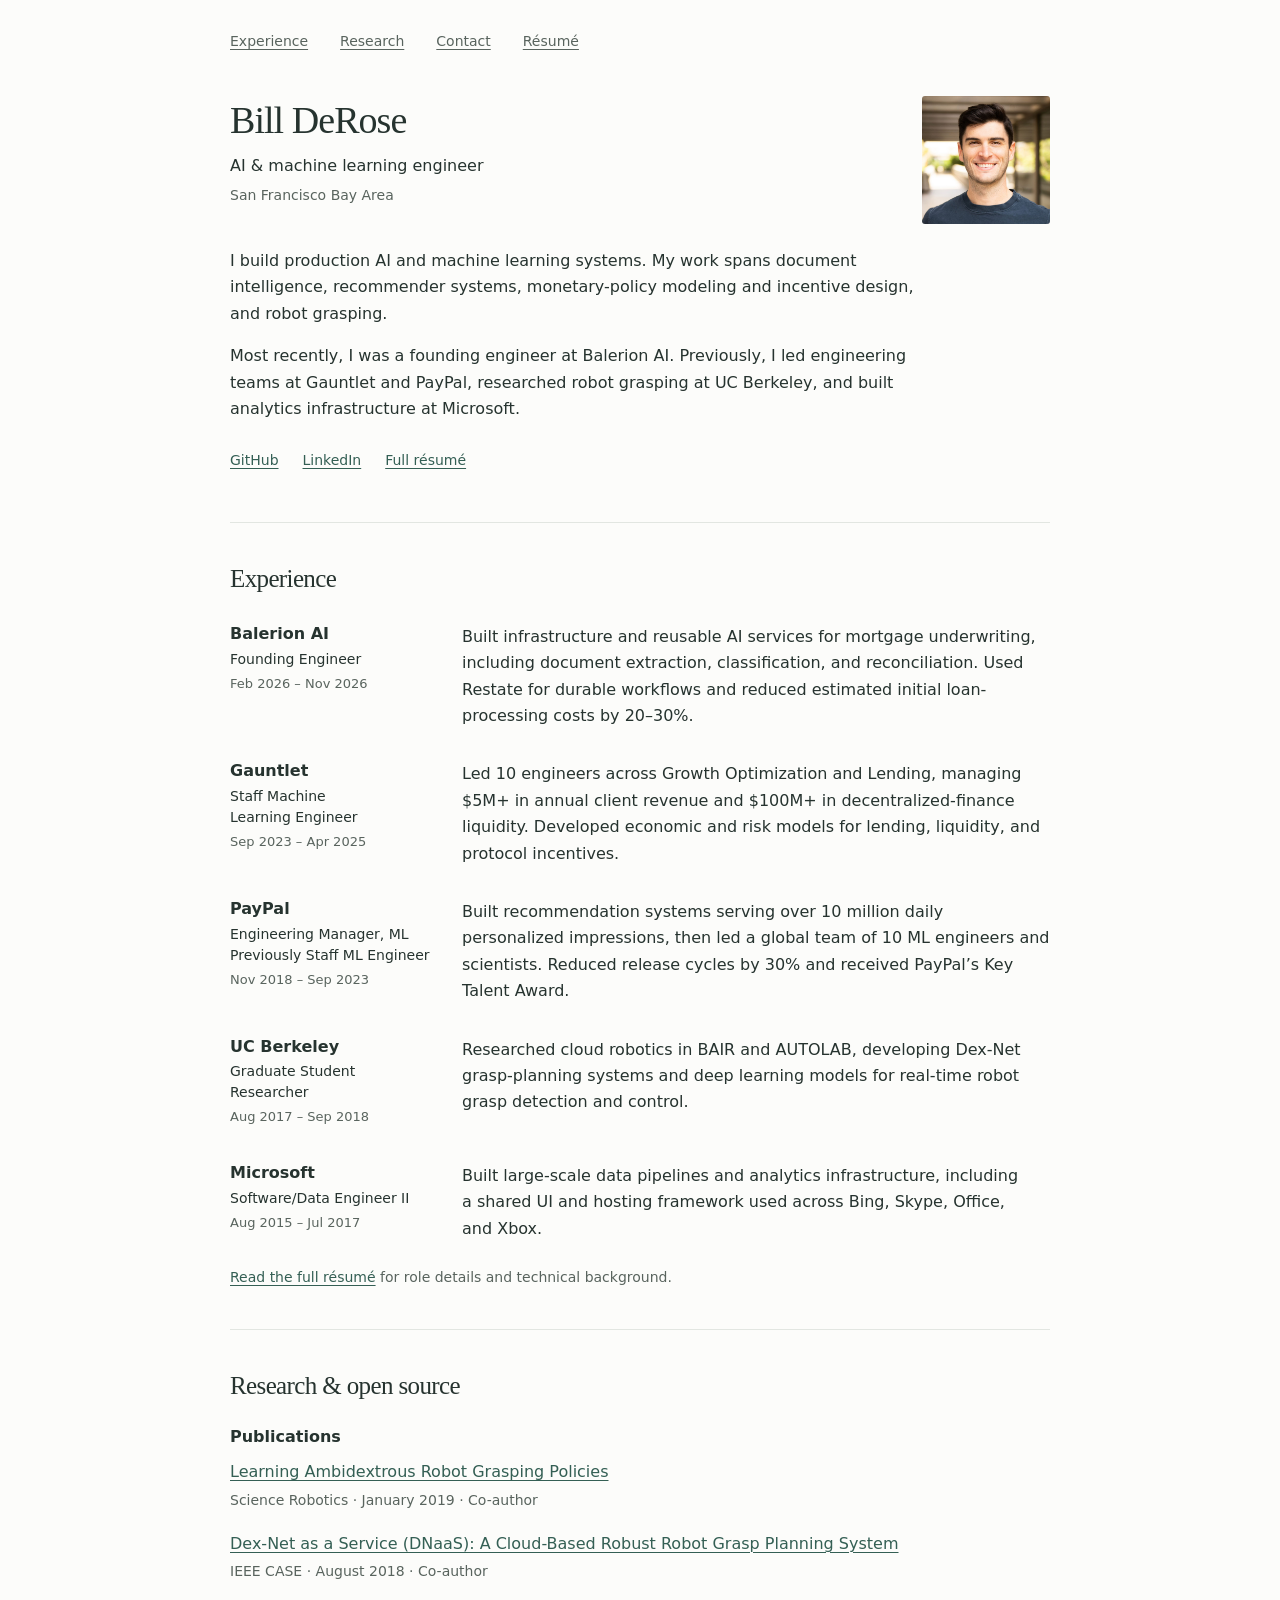
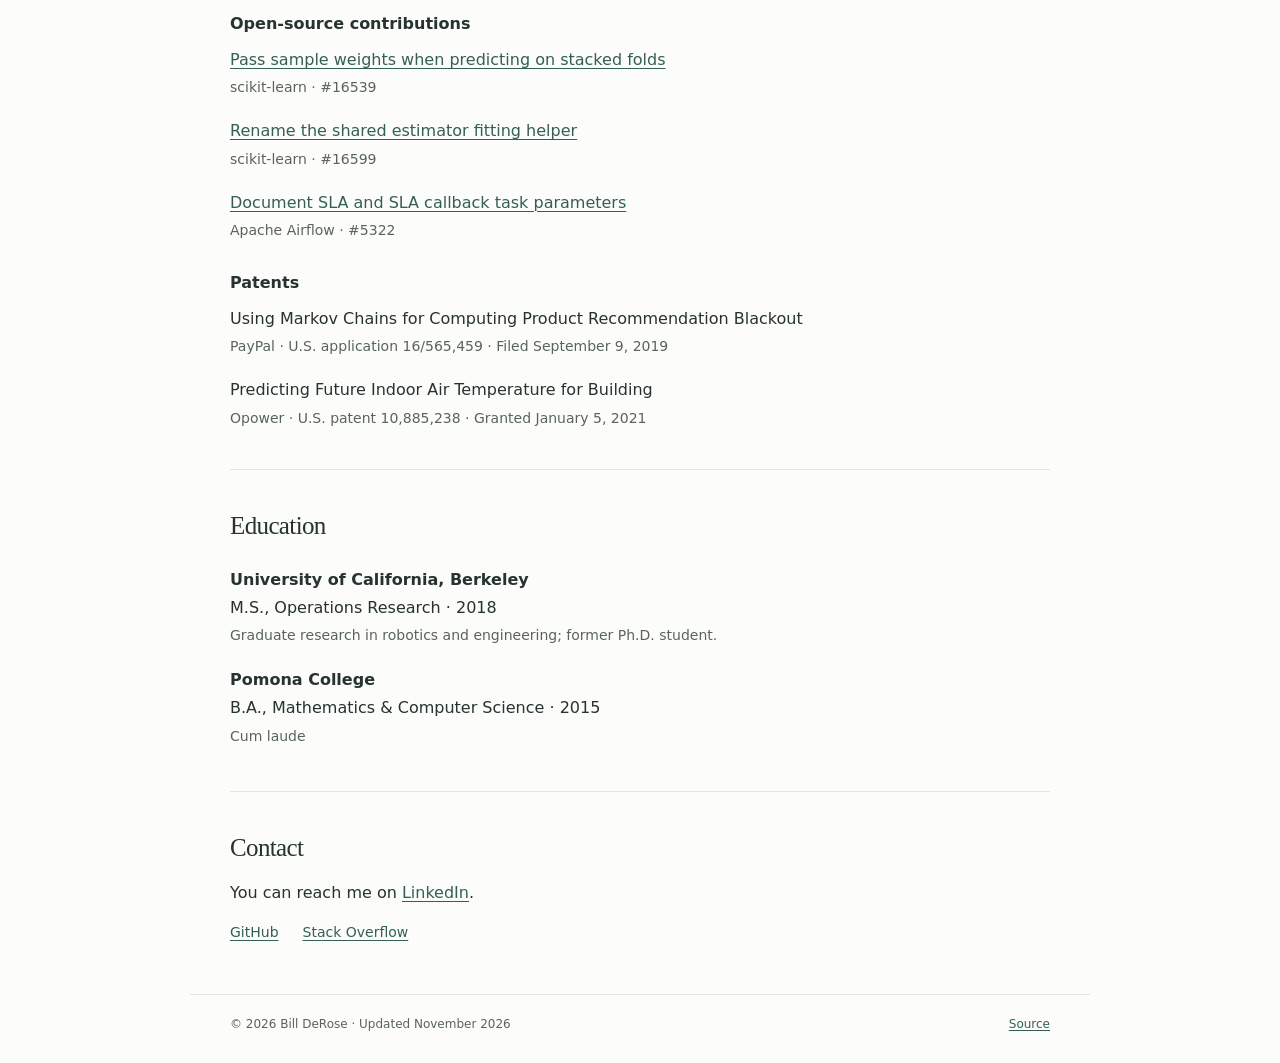
==== commit 13b3e1bb: "Refine introduction and retry Pages deployment" ====
--- a/index.html
+++ b/index.html
@@ -28,7 +28,7 @@
       <img class="portrait" src="assets/bill-derose.jpg" width="144" height="144" alt="Bill DeRose" fetchpriority="high">
     </div>
     <div class="bio">
-      <p>I build production AI and machine learning systems. My work includes document processing, recommendations, economic modeling, and robot grasping.</p>
+      <p>I build production AI and machine learning systems. My work spans document intelligence, recommender systems, monetary-policy modeling and incentive design, and robot grasping.</p>
       <p>Most recently, I was a founding engineer at Balerion AI. Previously, I led engineering teams at Gauntlet and PayPal, researched robot grasping at UC Berkeley, and built analytics infrastructure at Microsoft.</p>
     </div>
     <div class="profile-links"><a href="https://github.com/wderose">GitHub</a><a href="https://www.linkedin.com/in/billderose/">LinkedIn</a><a href="resume.html">Full résumé</a></div>
--- a/styles.css
+++ b/styles.css
@@ -6,51 +6,63 @@
   --line: #e2e6e1;
   --serif: Georgia, 'Times New Roman', serif;
   --sans: system-ui, -apple-system, BlinkMacSystemFont, 'Segoe UI', sans-serif;
+  --type-body: 1rem;
+  --type-meta: .875rem;
+  --type-small: .8125rem;
+  --space-copy: 1rem;
+  --space-group: 1.5rem;
+  --space-entry: 2rem;
+  --space-section: 2.5rem;
+  --measure-copy: 68ch;
 }
 * { box-sizing: border-box; }
 html { scroll-padding-top: 24px; }
-body { margin: 0; background: var(--paper); color: var(--ink); font: 16px/1.7 var(--sans); }
+body { margin: 0; background: var(--paper); color: var(--ink); font: var(--type-body)/1.65 var(--sans); }
 ::selection { background: #dbe8df; color: #1d352b; }
 a { color: var(--accent); text-decoration-thickness: 1px; text-underline-offset: .2em; }
 a:hover { color: #183d31; text-decoration-thickness: 2px; }
 a:focus-visible { outline: 2px solid var(--accent); outline-offset: 5px; border-radius: 1px; }
-p { margin: 0 0 16px; }
-h1, h2, h3 { margin: 0; line-height: 1.3; }
+p { margin: 0 0 var(--space-copy); text-wrap: pretty; }
+h1, h2, h3 { margin: 0; line-height: 1.3; text-wrap: balance; }
 h1, h2 { font-family: var(--serif); font-weight: 400; letter-spacing: -.025em; }
-h1 { font-size: 38px; }
-h2 { font-size: 25px; margin-bottom: 28px; }
-h3 { font-size: 16px; font-weight: 600; }
+h1 { font-size: 2.375rem; }
+h2 { font-size: 1.5625rem; margin-bottom: 28px; }
+h3 { font-size: var(--type-body); font-weight: 600; }
 img { display: block; max-width: 100%; height: auto; }
 .site-header, main, footer { max-width: 900px; margin: auto; padding-left: 40px; padding-right: 40px; }
-.site-header { padding-top: 22px; }
-nav { display: flex; gap: 28px; flex-wrap: wrap; }
-nav a { display: inline-flex; align-items: center; min-height: 44px; font-size: 14px; color: var(--muted); }
-.intro-section { padding: 40px 0 45px; }
-.identity { display: flex; justify-content: space-between; align-items: center; gap: 32px; margin-bottom: 26px; }
-.role-line { margin: 8px 0 0; font-size: 17px; }
-.location { color: var(--muted); font-size: 14px; margin: 4px 0 0; }
-.portrait { width: 144px; height: 144px; object-fit: cover; border-radius: 3px; flex-shrink: 0; }
-.bio { max-width: 72ch; }
-.profile-links, .contact-links { display: flex; align-items: center; gap: 26px; flex-wrap: wrap; font-size: 14px; }
+.site-header { padding-top: 20px; }
+nav { display: flex; gap: var(--space-entry); flex-wrap: wrap; }
+nav a { display: inline-flex; align-items: center; min-height: 44px; font-size: var(--type-meta); color: var(--muted); }
+.intro-section { padding: var(--space-entry) 0 var(--space-section); }
+.identity { display: flex; justify-content: space-between; align-items: flex-start; gap: var(--space-entry); margin-bottom: var(--space-group); }
+.role-line { margin: 8px 0 0; font-size: var(--type-body); }
+.location { color: var(--muted); font-size: var(--type-meta); margin: 4px 0 0; }
+.portrait { width: 128px; height: 128px; object-fit: cover; border-radius: 3px; flex-shrink: 0; }
+.bio { max-width: var(--measure-copy); }
+.profile-links, .contact-links { display: flex; align-items: center; gap: var(--space-group); flex-wrap: wrap; font-size: var(--type-meta); }
 .profile-links a, .contact-links a { display: inline-flex; align-items: center; min-height: 44px; }
-.section { border-top: 1px solid var(--line); padding: 40px 0; }
-.role { display: grid; grid-template-columns: 215px minmax(0, 1fr); gap: 36px; margin: 0 0 28px; }
-.role-meta h3 { margin-bottom: 5px; }
-.role-meta p { font-size: 13px; line-height: 1.6; margin: 0 0 4px; }
-.date { font-size: 13px; color: var(--muted); font-variant-numeric: tabular-nums; }
-.role-body p { font-size: 15px; margin: 0; }
-.section-note { font-size: 14px; color: var(--muted); margin: 2px 0 0; }
-.subheading { margin: 30px 0 16px; font-size: 15px; }
-.work-list { list-style: none; margin: 0; padding: 0; max-width: 72ch; }
-.work-list li { margin-bottom: 18px; font-size: 15px; }
-.detail { display: block; color: var(--muted); font-size: 13px; margin-top: 3px; line-height: 1.6; }
-.degree { margin-bottom: 24px; }
+.section { border-top: 1px solid var(--line); padding: var(--space-section) 0; }
+.role { display: grid; grid-template-columns: 200px minmax(0, 1fr); gap: var(--space-entry); margin: 0 0 var(--space-entry); }
+.role:last-child { margin-bottom: 0; }
+.role-meta h3 { margin-bottom: 4px; }
+.role-meta p { font-size: var(--type-meta); line-height: 1.5; margin: 0 0 4px; }
+.role-meta .date { font-size: var(--type-small); color: var(--muted); font-variant-numeric: tabular-nums; }
+.role-body p { font-size: var(--type-body); max-width: var(--measure-copy); margin: 0; }
+.section-note { font-size: var(--type-meta); color: var(--muted); margin: var(--space-group) 0 0; }
+.subheading { margin: var(--space-entry) 0 12px; font-size: var(--type-body); }
+#research h2 { margin-bottom: var(--space-group); }
+#research .subheading:first-of-type { margin-top: 0; }
+.work-list { list-style: none; margin: 0; padding: 0; max-width: var(--measure-copy); }
+.work-list li { margin-bottom: 20px; font-size: var(--type-body); text-wrap: pretty; }
+.work-list li:last-child { margin-bottom: 0; }
+.detail { display: block; color: var(--muted); font-size: var(--type-meta); margin-top: 4px; line-height: 1.5; }
+.degree { margin-bottom: var(--space-group); }
 .degree:last-child { margin-bottom: 0; }
-.degree h3 { margin-bottom: 5px; }
-.degree p { margin: 0 0 3px; font-size: 14px; }
-.degree .detail { font-size: 13px; }
+.degree h3 { margin-bottom: 4px; }
+.degree p { margin: 0 0 4px; font-size: var(--type-body); }
+.degree .detail { font-size: var(--type-meta); }
 .contact h2 { margin-bottom: 16px; }
-.contact p { margin-bottom: 4px; }
+.contact p { margin-bottom: 4px; overflow-wrap: anywhere; }
 footer { display: flex; flex-wrap: wrap; justify-content: space-between; gap: 12px; border-top: 1px solid var(--line); padding-top: 20px; padding-bottom: 28px; font-size: 12px; color: var(--muted); }
 .skip { position: absolute; left: 12px; top: -100px; background: var(--paper); padding: 10px; z-index: 5; }
 .skip:focus { top: 10px; }
@@ -62,38 +74,38 @@
 .resume-body { max-width: 75ch; }
 .resume-body h2 { font-family: var(--sans); font-size: 18px; font-weight: 600; letter-spacing: 0; margin: 34px 0 20px; }
 .resume-body h3 { line-height: 1.5; margin-top: 26px; }
-.resume-body p, .resume-body li { font-size: 14px; }
+.resume-body p, .resume-body li { font-size: var(--type-body); }
 .resume-body ul { padding-left: 20px; margin: 12px 0 20px; }
 .resume-body li { padding-left: 3px; margin-bottom: 8px; }
 .resume-role { font-weight: 600; margin: 7px 0 10px; }
 .resume-actions { display: flex; gap: 16px 24px; flex-wrap: wrap; margin: 28px 0 40px; font-size: 14px; }
 .resume-actions a { min-height: 44px; display: inline-flex; align-items: center; }
 .resume-actions span { width: 100%; color: var(--muted); font-size: 13px; }
+@media (max-width: 760px) {
+  .role { display: block; }
+  .role-meta { margin-bottom: 12px; }
+}
 @media (max-width: 600px) {
   .site-header, main, footer { padding-left: 24px; padding-right: 24px; }
-  .site-header { padding-top: 14px; }
+  .site-header { padding-top: 12px; }
   nav { gap: 0 24px; }
-  nav a { font-size: 13px; }
-  .intro-section { padding: 28px 0 32px; }
-  .identity { gap: 18px; align-items: flex-start; margin-bottom: 24px; }
-  h1 { font-size: 31px; }
-  h2 { font-size: 23px; margin-bottom: 24px; }
-  .role-line { font-size: 15px; }
-  .location { font-size: 12px; }
-  .portrait { width: 96px; height: 96px; margin-top: 3px; }
+  nav a { font-size: var(--type-meta); }
+  .intro-section { padding: var(--space-group) 0 var(--space-entry); }
+  .identity { gap: var(--space-group); margin-bottom: var(--space-group); }
+  h1 { font-size: 1.9375rem; }
+  h2 { font-size: 1.4375rem; margin-bottom: var(--space-group); }
+  .role-line { font-size: var(--type-body); }
+  .location { font-size: var(--type-meta); }
+  .portrait { width: 96px; height: 96px; margin-top: 0; }
   .profile-links, .contact-links { gap: 0 24px; }
-  .section { padding: 32px 0; }
-  .role { display: block; margin-bottom: 26px; }
-  .role-meta { margin-bottom: 10px; }
-  .role-meta p { font-size: 13px; }
-  .role-body p { font-size: 15px; }
+  .section { padding: var(--space-entry) 0; }
   .resume-header h1 { font-size: 30px; }
 }
 @media (max-width: 350px) {
   .site-header, main, footer { padding-left: 18px; padding-right: 18px; }
-  nav { gap: 0 17px; }
+  nav { gap: 0 16px; }
   .portrait { width: 80px; height: 80px; }
-  h1 { font-size: 28px; }
+  h1 { font-size: 1.75rem; }
 }
 @media print {
   body { background: white; color: black; font-size: 10pt; }
